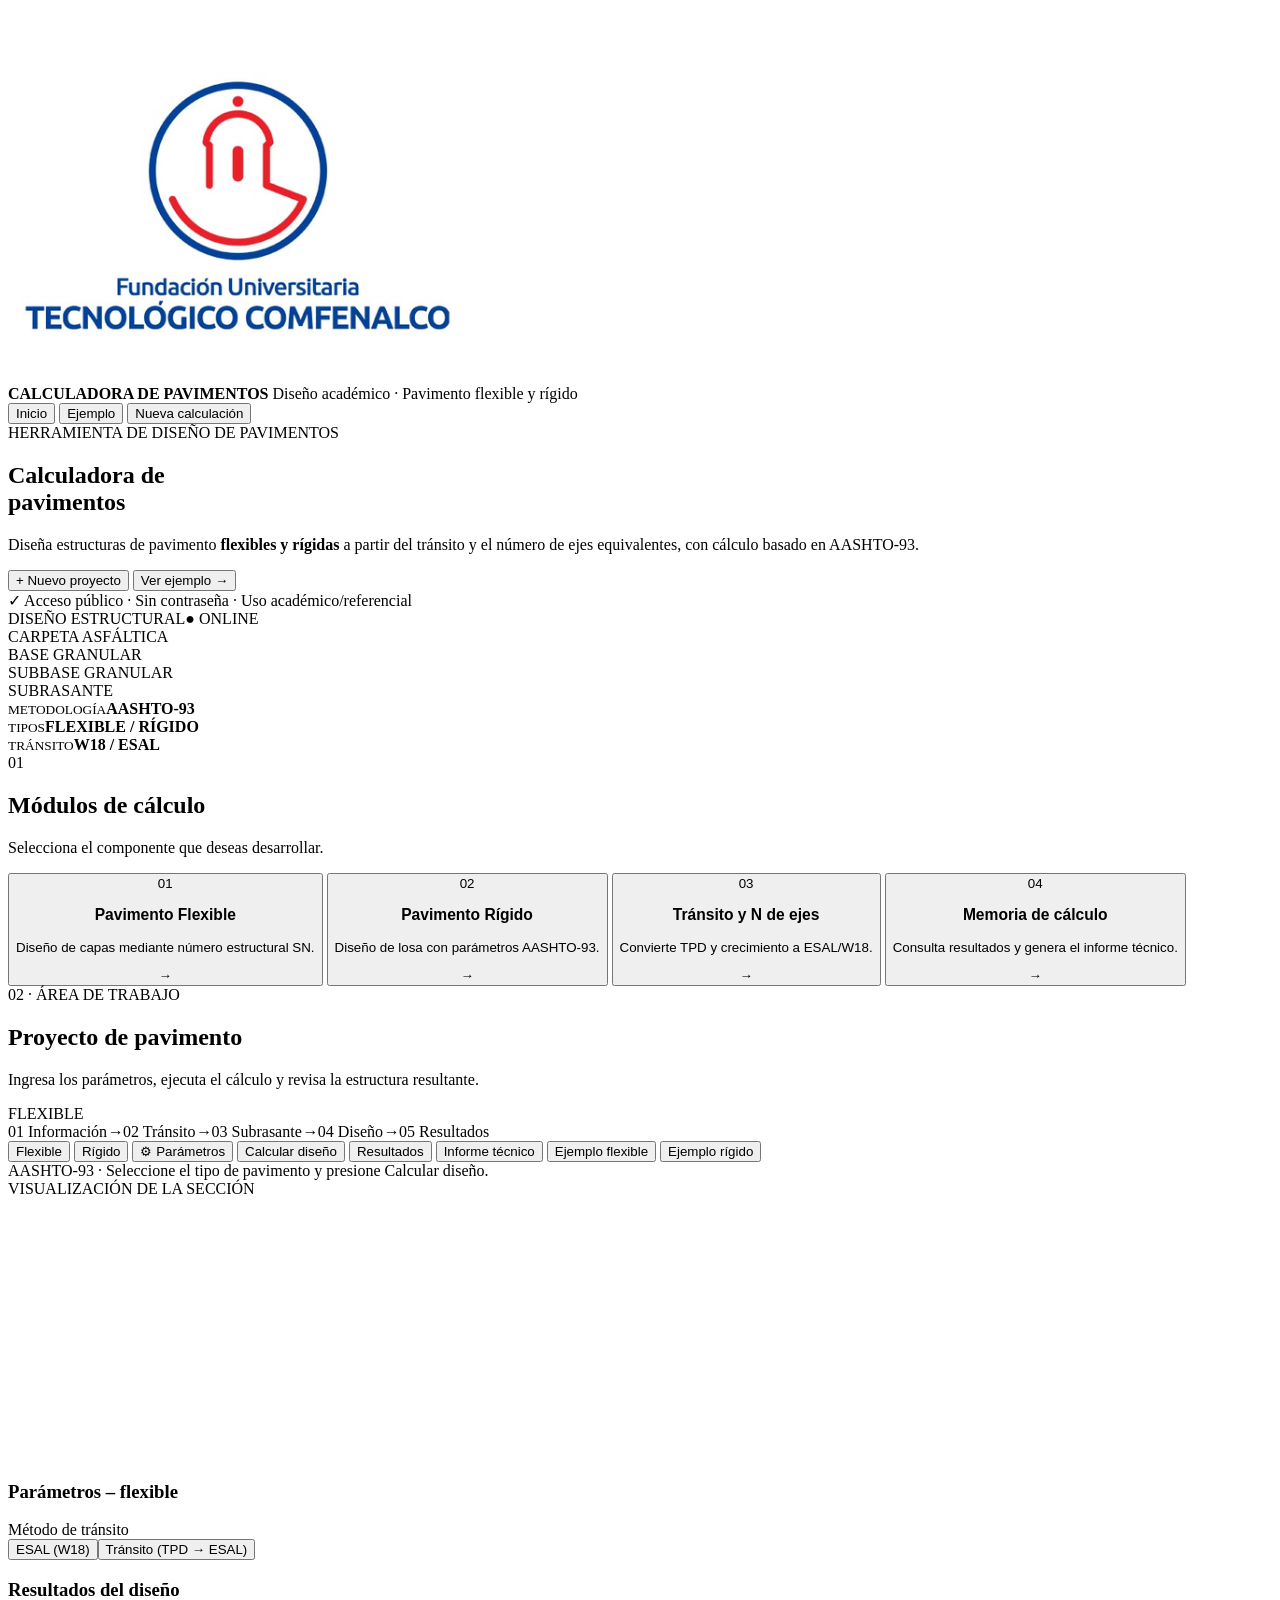
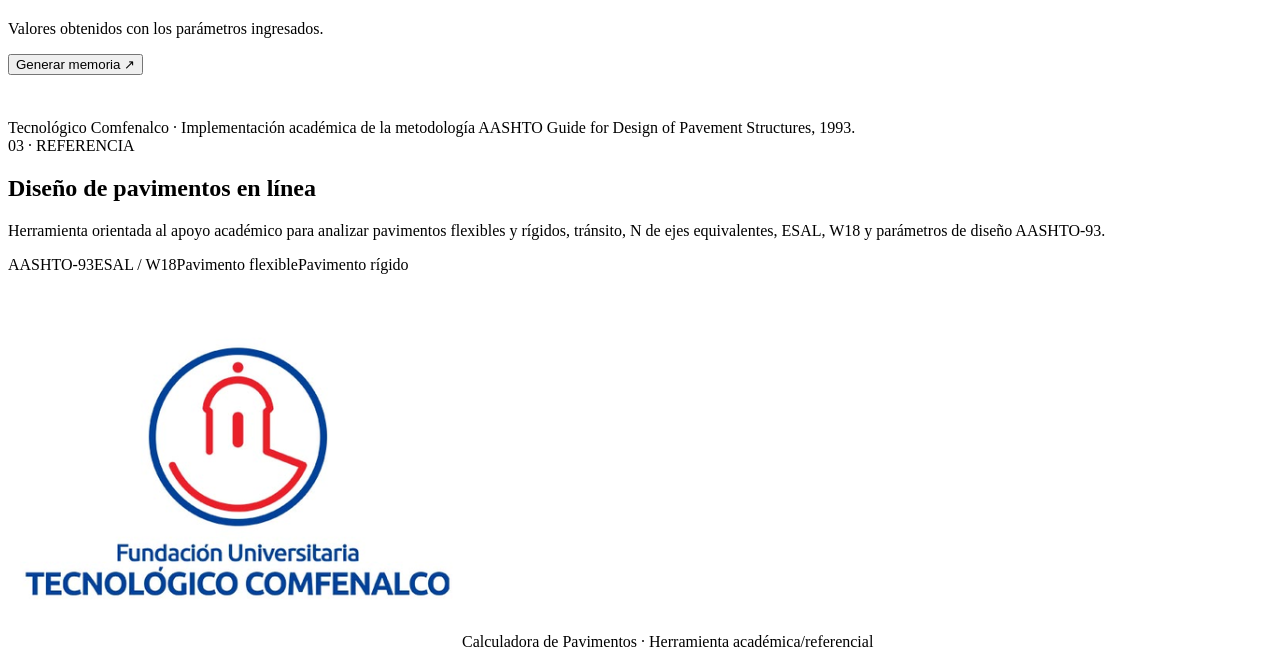
==== index.html @ 955179cf "Add files via upload" ====
<!DOCTYPE html>
<html lang="es">
<head>
<meta charset="UTF-8">
<meta name="viewport" content="width=device-width, initial-scale=1.0">
<meta name="description" content="Calculadora de pavimentos para diseño de pavimentos flexibles y rígidos mediante tránsito, N de ejes equivalentes y metodología AASHTO-93.">
<meta name="keywords" content="calculadora de pavimentos, diseño de pavimentos, pavimento flexible, pavimento rígido, N de ejes equivalentes, ESAL, W18, AASHTO 93, Tecnológico Comfenalco">
<meta name="author" content="Tecnológico Comfenalco">
<meta name="robots" content="index, follow">
<meta property="og:title" content="Calculadora de Pavimentos | Tecnológico Comfenalco">
<meta property="og:description" content="Herramienta académica para diseño de pavimentos rígidos y flexibles mediante tránsito y N de ejes equivalentes.">
<meta property="og:type" content="website">
<link rel="icon" type="image/png" href="logo-comfenalco.png">
<title>Calculadora de Pavimentos | Tecnológico Comfenalco</title>
<link rel="stylesheet" href="css/estilos.css">
</head>
<body>
<header class="site-header">
  <div class="brand">
    <img src="logo-comfenalco.png" alt="Tecnológico Comfenalco" class="brand-logo">
    <div class="brand-divider"></div>
    <div class="brand-copy">
      <strong>CALCULADORA DE PAVIMENTOS</strong>
      <span>Diseño académico · Pavimento flexible y rígido</span>
    </div>
  </div>
  <div class="header-actions">
    <button class="top-link" onclick="window.scrollTo({top:0,behavior:'smooth'})">Inicio</button>
    <button class="top-link" onclick="ejemploFlex(); document.getElementById('params-panel').style.display='block'; document.getElementById('params-panel').scrollIntoView({behavior:'smooth'})">Ejemplo</button>
    <button class="top-primary" onclick="document.getElementById('app').scrollIntoView({behavior:'smooth'})">Nueva calculación</button>
  </div>
</header>

<main>
  <section class="hero">
    <div class="hero-content">
      <div class="eyebrow"><span class="dot"></span> HERRAMIENTA DE DISEÑO DE PAVIMENTOS</div>
      <h1>Calculadora de<br><span>pavimentos</span></h1>
      <p>Diseña estructuras de pavimento <b>flexibles y rígidas</b> a partir del tránsito y el número de ejes equivalentes, con cálculo basado en AASHTO-93.</p>
      <div class="hero-buttons">
        <button class="hero-primary" onclick="document.getElementById('app').scrollIntoView({behavior:'smooth'})">+ Nuevo proyecto</button>
        <button class="hero-secondary" onclick="ejemploFlex(); document.getElementById('app').scrollIntoView({behavior:'smooth'})">Ver ejemplo →</button>
      </div>
      <div class="hero-note"><span>✓</span> Acceso público · Sin contraseña · Uso académico/referencial</div>
    </div>
    <div class="hero-preview">
      <div class="preview-top"><span>DISEÑO ESTRUCTURAL</span><span class="live-dot">● ONLINE</span></div>
      <div class="preview-road">
        <div class="road-layer asphalt">CARPETA ASFÁLTICA</div>
        <div class="road-layer base">BASE GRANULAR</div>
        <div class="road-layer subbase">SUBBASE GRANULAR</div>
        <div class="road-layer soil">SUBRASANTE</div>
      </div>
      <div class="preview-stats"><div><small>METODOLOGÍA</small><b>AASHTO-93</b></div><div><small>TIPOS</small><b>FLEXIBLE / RÍGIDO</b></div><div><small>TRÁNSITO</small><b>W18 / ESAL</b></div></div>
    </div>
  </section>

  <section class="modules" aria-label="Módulos principales">
    <div class="section-heading"><span>01</span><div><h2>Módulos de cálculo</h2><p>Selecciona el componente que deseas desarrollar.</p></div></div>
    <div class="module-grid">
      <button class="module-card active" onclick="setTipo('flexible'); document.getElementById('params-panel').style.display='block'; document.getElementById('params-panel').scrollIntoView({behavior:'smooth'})"><span class="module-icon">01</span><div><h3>Pavimento Flexible</h3><p>Diseño de capas mediante número estructural SN.</p></div><span class="arrow">→</span></button>
      <button class="module-card" onclick="setTipo('rigido'); document.getElementById('params-panel').style.display='block'; document.getElementById('params-panel').scrollIntoView({behavior:'smooth'})"><span class="module-icon">02</span><div><h3>Pavimento Rígido</h3><p>Diseño de losa con parámetros AASHTO-93.</p></div><span class="arrow">→</span></button>
      <button class="module-card" onclick="setMetodo('transito'); document.getElementById('params-panel').style.display='block'; document.getElementById('transito-params').scrollIntoView({behavior:'smooth'})"><span class="module-icon">03</span><div><h3>Tránsito y N de ejes</h3><p>Convierte TPD y crecimiento a ESAL/W18.</p></div><span class="arrow">→</span></button>
      <button class="module-card" onclick="document.getElementById('results-panel').style.display='block'; document.getElementById('results-panel').scrollIntoView({behavior:'smooth'})"><span class="module-icon">04</span><div><h3>Memoria de cálculo</h3><p>Consulta resultados y genera el informe técnico.</p></div><span class="arrow">→</span></button>
    </div>
  </section>

  <section id="app" class="calculator-shell">
    <div class="calc-heading"><div><div class="eyebrow">02 · ÁREA DE TRABAJO</div><h2>Proyecto de pavimento</h2><p>Ingresa los parámetros, ejecuta el cálculo y revisa la estructura resultante.</p></div><div class="calc-badge" id="hdr-tipo">FLEXIBLE</div></div>
    <div class="workflow"><span class="step active">01 Información</span><i>→</i><span class="step">02 Tránsito</span><i>→</i><span class="step">03 Subrasante</span><i>→</i><span class="step">04 Diseño</span><i>→</i><span class="step">05 Resultados</span></div>
    <div class="app-toolbar">
      <button class="tool-btn active" id="btn-flex" onclick="setTipo('flexible')">Flexible</button>
      <button class="tool-btn" id="btn-rig" onclick="setTipo('rigido')">Rígido</button>
      <button class="tool-btn" onclick="togglePanel('params-panel')">⚙ Parámetros</button>
      <button class="tool-btn calculate" onclick="calcular()">Calcular diseño</button>
      <button class="tool-btn" onclick="togglePanel('results-panel')">Resultados</button>
      <button class="tool-btn report" onclick="generarInforme()">Informe técnico</button>
      <button class="tool-link" onclick="ejemploFlex()">Ejemplo flexible</button>
      <button class="tool-link" onclick="ejemploRig()">Ejemplo rígido</button>
    </div>
    <div class="status-bar"><span id="status-txt">AASHTO-93 · Seleccione el tipo de pavimento y presione Calcular diseño.</span></div>

    <div class="visual-card"><div class="visual-label">VISUALIZACIÓN DE LA SECCIÓN</div><div id="cv-wrap"><canvas id="cv" width="900" height="260"></canvas></div></div>

    <div class="panel" id="params-panel">
      <h3 id="params-title">Parámetros – flexible</h3>
      <div class="param-group"><div class="group-title">Método de tránsito</div><div class="transito-method"><button class="mbtn active" id="metodo-esal" onclick="setMetodo('esal')">ESAL (W18)</button><button class="mbtn" id="metodo-transito" onclick="setMetodo('transito')">Tránsito (TPD → ESAL)</button></div></div>
      <div id="params-grid"></div>
      <div id="transito-params" style="display:none;" class="param-group"><div class="group-title">Parámetros de tránsito y conteo vehicular</div><div class="param-grid" id="transito-grid"></div><div class="traffic-count"><div class="group-title">Conteo de vehículos comerciales (TPD)</div><div class="vehiculos-grid" id="vehiculos-grid"></div><div class="total-traffic" id="total-vehiculos">Total vehículos comerciales: 0</div></div></div>
      <div class="formula-box" id="formula-box"></div>
    </div>

    <div class="panel" id="results-panel">
      <div class="result-heading"><div><h3 id="res-title">Resultados del diseño</h3><p>Valores obtenidos con los parámetros ingresados.</p></div><button class="mini-report" onclick="generarInforme()">Generar memoria ↗</button></div>
      <div class="res-grid" id="res-grid"></div>
      <table class="capas-table" id="capas-table"></table>
      <div id="sugerencia-resultado" style="margin-top:16px; padding:14px 18px; border-radius:8px; font-family:var(--mono); font-size:11px; line-height:1.7;"></div>
    </div>
    <div class="app-footer">Tecnológico Comfenalco · Implementación académica de la metodología AASHTO Guide for Design of Pavement Structures, 1993.</div>
  </section>

  <section class="seo-info"><div><span class="eyebrow">03 · REFERENCIA</span><h2>Diseño de pavimentos en línea</h2><p>Herramienta orientada al apoyo académico para analizar pavimentos flexibles y rígidos, tránsito, N de ejes equivalentes, ESAL, W18 y parámetros de diseño AASHTO-93.</p></div><div class="reference-grid"><span>AASHTO-93</span><span>ESAL / W18</span><span>Pavimento flexible</span><span>Pavimento rígido</span></div></section>
</main>
<footer class="site-footer"><img src="logo-comfenalco.png" alt="Tecnológico Comfenalco"><span>Calculadora de Pavimentos · Herramienta académica/referencial</span></footer>
<script src="js/app.js"></script>
</body>
</html>
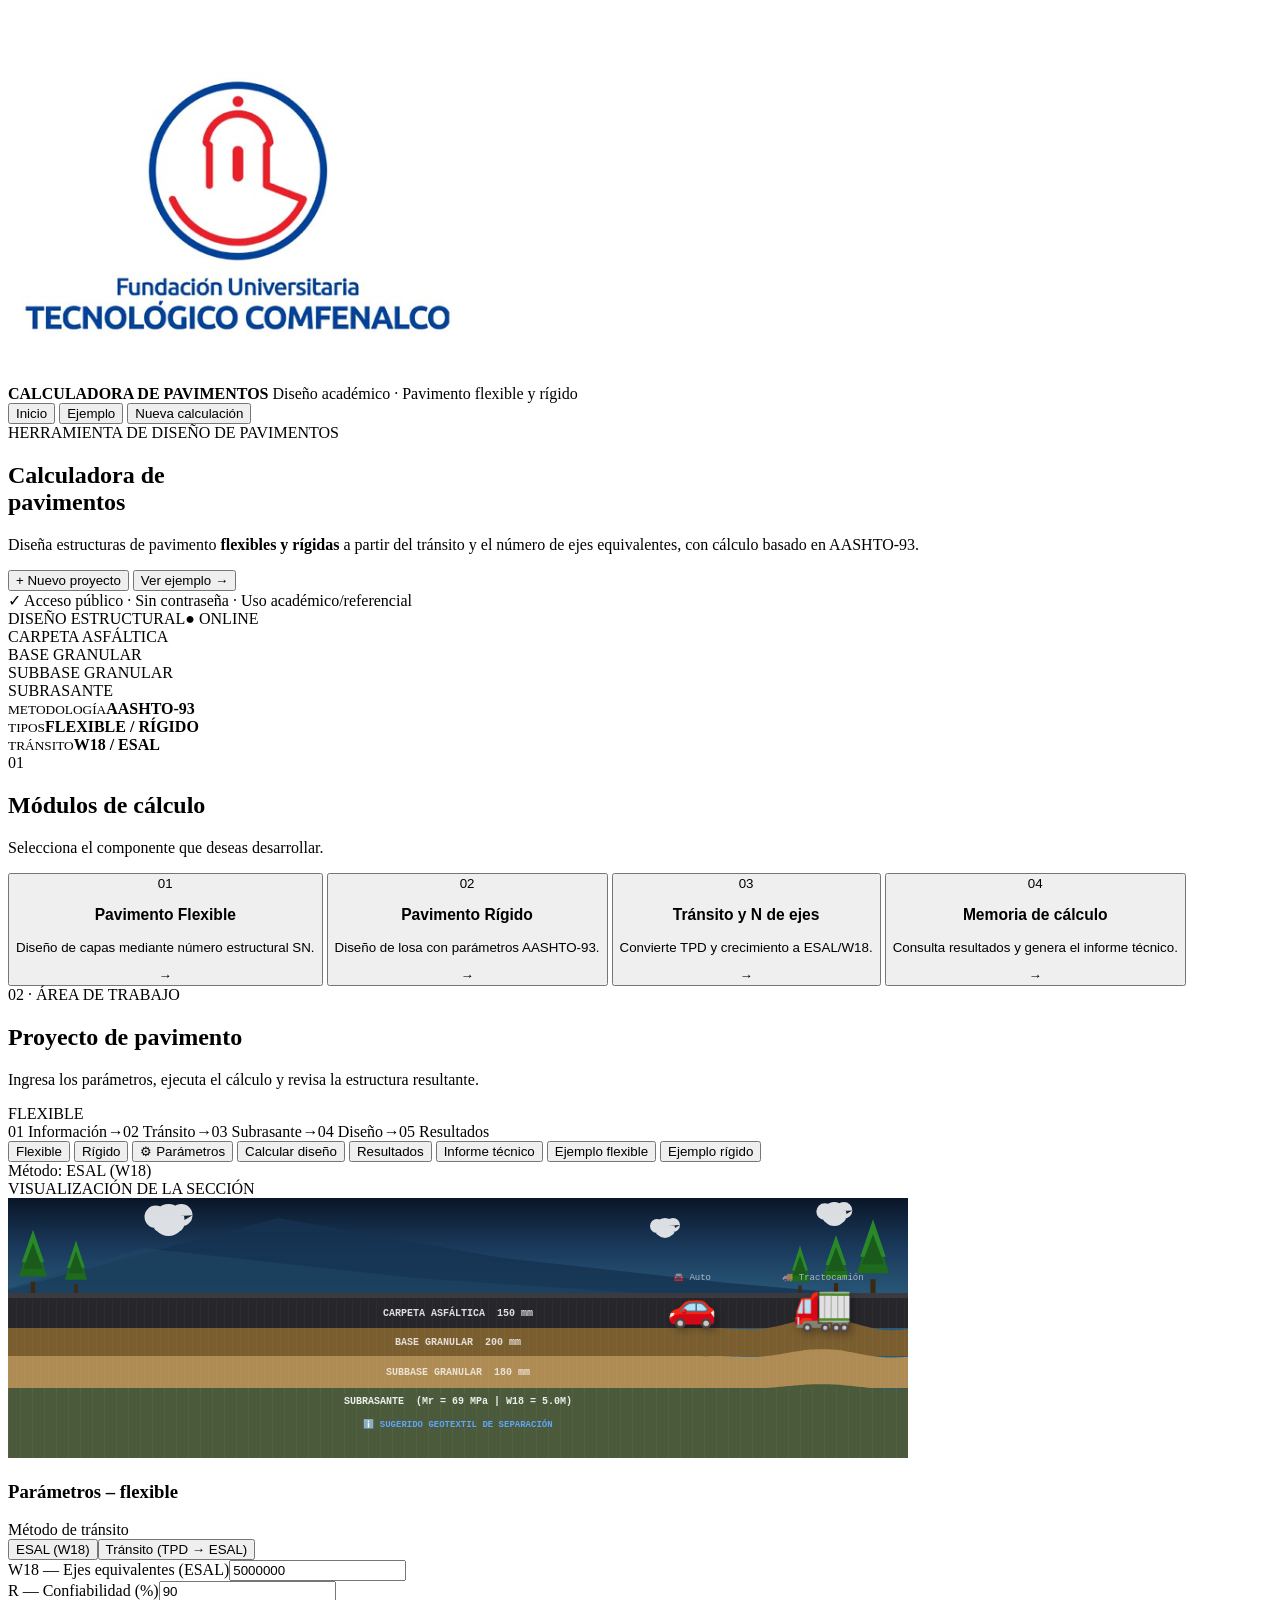
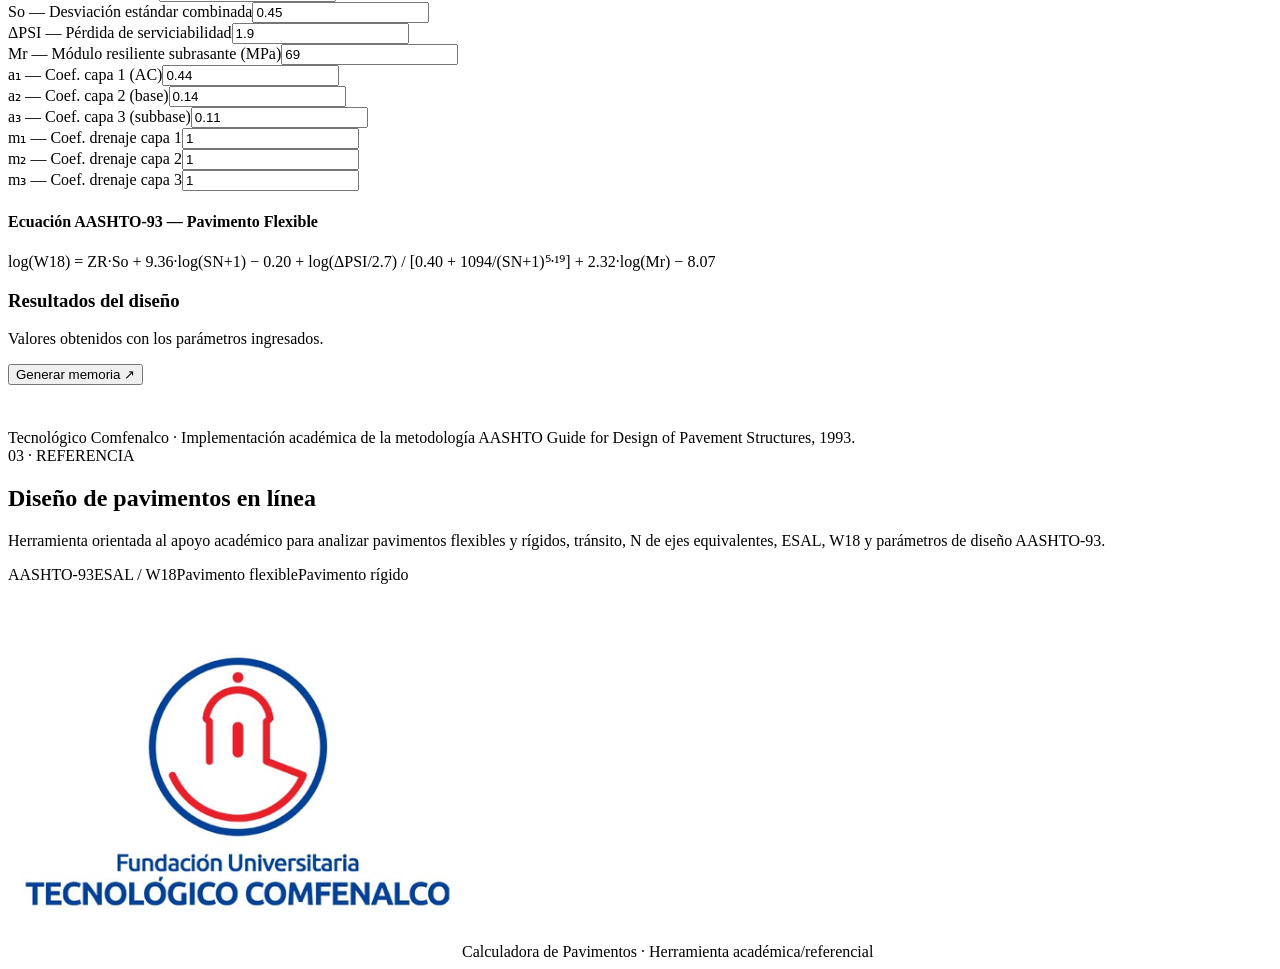
==== commit ae90dc48: "Update index.html" ====
--- a/index.html
+++ b/index.html
@@ -12,7 +12,7 @@
 <meta property="og:type" content="website">
 <link rel="icon" type="image/png" href="logo-comfenalco.png">
 <title>Calculadora de Pavimentos | Tecnológico Comfenalco</title>
-<link rel="stylesheet" href="css/estilos.css">
+<link rel="stylesheet" href="CSS/estilos.css">
 </head>
 <body>
 <header class="site-header">
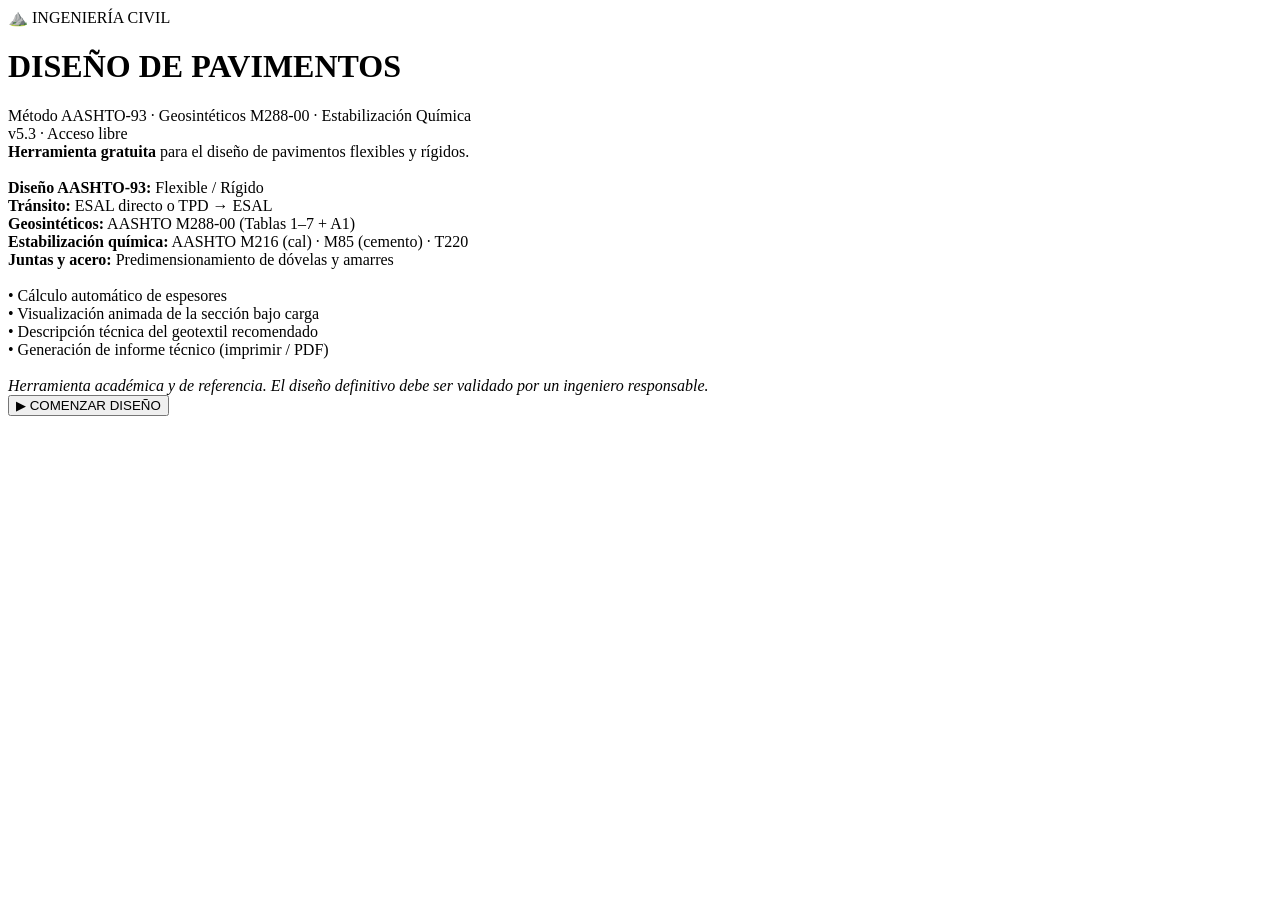
==== commit f64a2f62: "Create index.html" ====
--- a/index.html
+++ b/index.html
@@ -3,105 +3,122 @@
 <head>
 <meta charset="UTF-8">
 <meta name="viewport" content="width=device-width, initial-scale=1.0">
-<meta name="description" content="Calculadora de pavimentos para diseño de pavimentos flexibles y rígidos mediante tránsito, N de ejes equivalentes y metodología AASHTO-93.">
-<meta name="keywords" content="calculadora de pavimentos, diseño de pavimentos, pavimento flexible, pavimento rígido, N de ejes equivalentes, ESAL, W18, AASHTO 93, Tecnológico Comfenalco">
-<meta name="author" content="Tecnológico Comfenalco">
-<meta name="robots" content="index, follow">
-<meta property="og:title" content="Calculadora de Pavimentos | Tecnológico Comfenalco">
-<meta property="og:description" content="Herramienta académica para diseño de pavimentos rígidos y flexibles mediante tránsito y N de ejes equivalentes.">
+<title>Diseño de Pavimento AASHTO-93 · M288-00 · Estabilización Química — Online</title>
+<meta name="description" content="Herramienta online gratuita para el diseño de pavimentos flexibles y rígidos por el método AASHTO-93, con especificación de geosintéticos AASHTO M288-00 y estabilización química de suelos (AASHTO M216/M85).">
+<meta name="author" content="Fundación Universitaria Tecnológico Comfenalco">
+<meta name="keywords" content="AASHTO-93, pavimento flexible, pavimento rígido, ESAL, M288-00, geotextil, estabilización química, cal, cemento, juntas, dóvelas, amarres">
+<meta property="og:title" content="Diseño de Pavimento AASHTO-93 — Online">
+<meta property="og:description" content="Calcula pavimentos flexibles y rígidos con AASHTO-93, geotextiles M288-00 y estabilización química.">
 <meta property="og:type" content="website">
-<link rel="icon" type="image/png" href="logo-comfenalco.png">
-<title>Calculadora de Pavimentos | Tecnológico Comfenalco</title>
-<link rel="stylesheet" href="CSS/estilos.css">
+<link rel="stylesheet" href="estilos.css">
 </head>
 <body>
-<header class="site-header">
-  <div class="brand">
-    <img src="logo-comfenalco.png" alt="Tecnológico Comfenalco" class="brand-logo">
-    <div class="brand-divider"></div>
-    <div class="brand-copy">
-      <strong>CALCULADORA DE PAVIMENTOS</strong>
-      <span>Diseño académico · Pavimento flexible y rígido</span>
+
+<div id="portada">
+  <div class="portada-box">
+    <div class="logo">⛰️ INGENIERÍA CIVIL</div>
+    <h1>DISEÑO DE PAVIMENTOS</h1>
+    <div class="sub">Método AASHTO-93 · Geosintéticos M288-00 · Estabilización Química</div>
+    <div class="vers">v5.3 · Acceso libre</div>
+    <div class="desc">
+      <strong>Herramienta gratuita</strong> para el diseño de pavimentos flexibles y rígidos.<br><br>
+      <strong>Diseño AASHTO-93:</strong> Flexible / Rígido<br>
+      <strong>Tránsito:</strong> ESAL directo o TPD → ESAL<br>
+      <strong>Geosintéticos:</strong> AASHTO M288-00 (Tablas 1–7 + A1)<br>
+      <strong>Estabilización química:</strong> AASHTO M216 (cal) · M85 (cemento) · T220<br>
+      <strong>Juntas y acero:</strong> Predimensionamiento de dóvelas y amarres<br><br>
+      • Cálculo automático de espesores<br>
+      • Visualización animada de la sección bajo carga<br>
+      • Descripción técnica del geotextil recomendado<br>
+      • Generación de informe técnico (imprimir / PDF)<br><br>
+      <em style="color:var(--text3);">Herramienta académica y de referencia. El diseño definitivo debe ser validado por un ingeniero responsable.</em>
     </div>
+    <button class="btn-entrar" onclick="entrarApp()">▶ COMENZAR DISEÑO</button>
   </div>
-  <div class="header-actions">
-    <button class="top-link" onclick="window.scrollTo({top:0,behavior:'smooth'})">Inicio</button>
-    <button class="top-link" onclick="ejemploFlex(); document.getElementById('params-panel').style.display='block'; document.getElementById('params-panel').scrollIntoView({behavior:'smooth'})">Ejemplo</button>
-    <button class="top-primary" onclick="document.getElementById('app').scrollIntoView({behavior:'smooth'})">Nueva calculación</button>
+</div>
+
+<div id="app" style="display:none;">
+  <div class="app-header">
+    <div>
+      <div class="app-title">AASHTO-93 — DISEÑO DE PAVIMENTO</div>
+      <div class="app-subtitle">Flexible &amp; Rígido · M288-00 · Estabilización Química · v5.3</div>
+    </div>
+    <div class="tipo-badge" id="hdr-tipo">FLEXIBLE</div>
   </div>
-</header>
 
-<main>
-  <section class="hero">
-    <div class="hero-content">
-      <div class="eyebrow"><span class="dot"></span> HERRAMIENTA DE DISEÑO DE PAVIMENTOS</div>
-      <h1>Calculadora de<br><span>pavimentos</span></h1>
-      <p>Diseña estructuras de pavimento <b>flexibles y rígidas</b> a partir del tránsito y el número de ejes equivalentes, con cálculo basado en AASHTO-93.</p>
-      <div class="hero-buttons">
-        <button class="hero-primary" onclick="document.getElementById('app').scrollIntoView({behavior:'smooth'})">+ Nuevo proyecto</button>
-        <button class="hero-secondary" onclick="ejemploFlex(); document.getElementById('app').scrollIntoView({behavior:'smooth'})">Ver ejemplo →</button>
+  <div id="cv-wrap">
+    <canvas id="cv" width="900" height="260"></canvas>
+  </div>
+
+  <div class="menu-bar">
+    <button class="mbtn active" id="btn-flex" onclick="setTipo('flexible')">Flexible</button>
+    <button class="mbtn" id="btn-rig" onclick="setTipo('rigido')">Rígido</button>
+    <button class="mbtn" onclick="togglePanel('params-panel')">⚙ Parámetros</button>
+    <button class="mbtn calc" onclick="calcular()">▶ Calcular</button>
+    <button class="mbtn" onclick="togglePanel('results-panel')">≡ Resultados</button>
+    <button class="mbtn" onclick="togglePanel('juntas-panel')">🔩 Juntas y Acero</button>
+    <button class="mbtn" onclick="togglePanel('m288-panel')">🧵 Geotextiles M288</button>
+    <button class="mbtn" onclick="togglePanel('quimica-panel')">🧪 Estabilización Química</button>
+    <button class="mbtn informe" onclick="generarInforme()">📄 Informe Técnico</button>
+    <button class="mbtn" onclick="ejemploFlex()">Ejemplo flex.</button>
+    <button class="mbtn" onclick="ejemploRig()">Ejemplo ríg.</button>
+  </div>
+
+  <div class="status-bar"><span id="status-txt">AASHTO-93 v5.3 · M288-00 · Seleccione tipo y presione Calcular</span></div>
+
+  <div class="panel" id="params-panel">
+    <h3 id="params-title">Parámetros – flexible</h3>
+    <div class="param-group">
+      <div class="group-title">Método de tránsito</div>
+      <div class="transito-method">
+        <button class="mbtn active" id="metodo-esal" onclick="setMetodo('esal')">ESAL (W18)</button>
+        <button class="mbtn" id="metodo-transito" onclick="setMetodo('transito')">Tránsito (TPD → ESAL)</button>
       </div>
-      <div class="hero-note"><span>✓</span> Acceso público · Sin contraseña · Uso académico/referencial</div>
     </div>
-    <div class="hero-preview">
-      <div class="preview-top"><span>DISEÑO ESTRUCTURAL</span><span class="live-dot">● ONLINE</span></div>
-      <div class="preview-road">
-        <div class="road-layer asphalt">CARPETA ASFÁLTICA</div>
-        <div class="road-layer base">BASE GRANULAR</div>
-        <div class="road-layer subbase">SUBBASE GRANULAR</div>
-        <div class="road-layer soil">SUBRASANTE</div>
+    <div id="params-grid"></div>
+    <div id="transito-params" style="display:none;" class="param-group">
+      <div class="group-title">Parámetros de tránsito y conteo vehicular</div>
+      <div class="param-grid" id="transito-grid"></div>
+      <div style="margin-top:12px;">
+        <div class="group-title" style="margin-bottom:4px;">Conteo vehicular comercial (TPD)</div>
+        <div class="vehiculos-grid" id="vehiculos-grid"></div>
+        <div style="margin-top:8px;font-size:10px;color:var(--text3);font-family:var(--mono);">
+          <span id="total-vehiculos">Total vehículos comerciales: 0</span>
+        </div>
       </div>
-      <div class="preview-stats"><div><small>METODOLOGÍA</small><b>AASHTO-93</b></div><div><small>TIPOS</small><b>FLEXIBLE / RÍGIDO</b></div><div><small>TRÁNSITO</small><b>W18 / ESAL</b></div></div>
     </div>
-  </section>
+    <div class="formula-box" id="formula-box"></div>
+  </div>
 
-  <section class="modules" aria-label="Módulos principales">
-    <div class="section-heading"><span>01</span><div><h2>Módulos de cálculo</h2><p>Selecciona el componente que deseas desarrollar.</p></div></div>
-    <div class="module-grid">
-      <button class="module-card active" onclick="setTipo('flexible'); document.getElementById('params-panel').style.display='block'; document.getElementById('params-panel').scrollIntoView({behavior:'smooth'})"><span class="module-icon">01</span><div><h3>Pavimento Flexible</h3><p>Diseño de capas mediante número estructural SN.</p></div><span class="arrow">→</span></button>
-      <button class="module-card" onclick="setTipo('rigido'); document.getElementById('params-panel').style.display='block'; document.getElementById('params-panel').scrollIntoView({behavior:'smooth'})"><span class="module-icon">02</span><div><h3>Pavimento Rígido</h3><p>Diseño de losa con parámetros AASHTO-93.</p></div><span class="arrow">→</span></button>
-      <button class="module-card" onclick="setMetodo('transito'); document.getElementById('params-panel').style.display='block'; document.getElementById('transito-params').scrollIntoView({behavior:'smooth'})"><span class="module-icon">03</span><div><h3>Tránsito y N de ejes</h3><p>Convierte TPD y crecimiento a ESAL/W18.</p></div><span class="arrow">→</span></button>
-      <button class="module-card" onclick="document.getElementById('results-panel').style.display='block'; document.getElementById('results-panel').scrollIntoView({behavior:'smooth'})"><span class="module-icon">04</span><div><h3>Memoria de cálculo</h3><p>Consulta resultados y genera el informe técnico.</p></div><span class="arrow">→</span></button>
-    </div>
-  </section>
+  <div class="panel" id="results-panel">
+    <h3 id="res-title">Resultados del diseño</h3>
+    <div class="res-grid" id="res-grid"></div>
+    <table class="capas-table" id="capas-table"></table>
+    <div id="sugerencia-resultado" style="margin-top:16px;"></div>
+  </div>
 
-  <section id="app" class="calculator-shell">
-    <div class="calc-heading"><div><div class="eyebrow">02 · ÁREA DE TRABAJO</div><h2>Proyecto de pavimento</h2><p>Ingresa los parámetros, ejecuta el cálculo y revisa la estructura resultante.</p></div><div class="calc-badge" id="hdr-tipo">FLEXIBLE</div></div>
-    <div class="workflow"><span class="step active">01 Información</span><i>→</i><span class="step">02 Tránsito</span><i>→</i><span class="step">03 Subrasante</span><i>→</i><span class="step">04 Diseño</span><i>→</i><span class="step">05 Resultados</span></div>
-    <div class="app-toolbar">
-      <button class="tool-btn active" id="btn-flex" onclick="setTipo('flexible')">Flexible</button>
-      <button class="tool-btn" id="btn-rig" onclick="setTipo('rigido')">Rígido</button>
-      <button class="tool-btn" onclick="togglePanel('params-panel')">⚙ Parámetros</button>
-      <button class="tool-btn calculate" onclick="calcular()">Calcular diseño</button>
-      <button class="tool-btn" onclick="togglePanel('results-panel')">Resultados</button>
-      <button class="tool-btn report" onclick="generarInforme()">Informe técnico</button>
-      <button class="tool-link" onclick="ejemploFlex()">Ejemplo flexible</button>
-      <button class="tool-link" onclick="ejemploRig()">Ejemplo rígido</button>
-    </div>
-    <div class="status-bar"><span id="status-txt">AASHTO-93 · Seleccione el tipo de pavimento y presione Calcular diseño.</span></div>
+  <div class="panel" id="juntas-panel">
+    <h3>Juntas, Pasadores (Dóvelas) y Barras de Amarre — Pavimento Rígido</h3>
+    <div class="jn-actions"><button class="mbtn" onclick="descargarJuntasPNG()">⬇ Descargar imagen (PNG)</button></div>
+    <canvas id="jn-cv" width="2000" height="1432"></canvas>
+    <div id="jn-content" style="margin-top:14px;"></div>
+  </div>
 
-    <div class="visual-card"><div class="visual-label">VISUALIZACIÓN DE LA SECCIÓN</div><div id="cv-wrap"><canvas id="cv" width="900" height="260"></canvas></div></div>
+  <div class="panel" id="m288-panel">
+    <h3>Especificación de Geosintéticos — AASHTO M288-00</h3>
+    <div id="m288-content"></div>
+  </div>
 
-    <div class="panel" id="params-panel">
-      <h3 id="params-title">Parámetros – flexible</h3>
-      <div class="param-group"><div class="group-title">Método de tránsito</div><div class="transito-method"><button class="mbtn active" id="metodo-esal" onclick="setMetodo('esal')">ESAL (W18)</button><button class="mbtn" id="metodo-transito" onclick="setMetodo('transito')">Tránsito (TPD → ESAL)</button></div></div>
-      <div id="params-grid"></div>
-      <div id="transito-params" style="display:none;" class="param-group"><div class="group-title">Parámetros de tránsito y conteo vehicular</div><div class="param-grid" id="transito-grid"></div><div class="traffic-count"><div class="group-title">Conteo de vehículos comerciales (TPD)</div><div class="vehiculos-grid" id="vehiculos-grid"></div><div class="total-traffic" id="total-vehiculos">Total vehículos comerciales: 0</div></div></div>
-      <div class="formula-box" id="formula-box"></div>
-    </div>
+  <div class="panel" id="quimica-panel">
+    <h3>Estabilización Química del Suelo — AASHTO M216 / M85 / T220</h3>
+    <div id="quimica-content"></div>
+  </div>
 
-    <div class="panel" id="results-panel">
-      <div class="result-heading"><div><h3 id="res-title">Resultados del diseño</h3><p>Valores obtenidos con los parámetros ingresados.</p></div><button class="mini-report" onclick="generarInforme()">Generar memoria ↗</button></div>
-      <div class="res-grid" id="res-grid"></div>
-      <table class="capas-table" id="capas-table"></table>
-      <div id="sugerencia-resultado" style="margin-top:16px; padding:14px 18px; border-radius:8px; font-family:var(--mono); font-size:11px; line-height:1.7;"></div>
-    </div>
-    <div class="app-footer">Tecnológico Comfenalco · Implementación académica de la metodología AASHTO Guide for Design of Pavement Structures, 1993.</div>
-  </section>
+  <div class="app-footer">
+    AASHTO Guide for Design of Pavement Structures (1993) · AASHTO M288-00 · AASHTO M216 · AASHTO M85 · ASTM D-series · Solo uso académico
+  </div>
+</div>
 
-  <section class="seo-info"><div><span class="eyebrow">03 · REFERENCIA</span><h2>Diseño de pavimentos en línea</h2><p>Herramienta orientada al apoyo académico para analizar pavimentos flexibles y rígidos, tránsito, N de ejes equivalentes, ESAL, W18 y parámetros de diseño AASHTO-93.</p></div><div class="reference-grid"><span>AASHTO-93</span><span>ESAL / W18</span><span>Pavimento flexible</span><span>Pavimento rígido</span></div></section>
-</main>
-<footer class="site-footer"><img src="logo-comfenalco.png" alt="Tecnológico Comfenalco"><span>Calculadora de Pavimentos · Herramienta académica/referencial</span></footer>
-<script src="js/app.js"></script>
+<script src="app.js"></script>
 </body>
 </html>
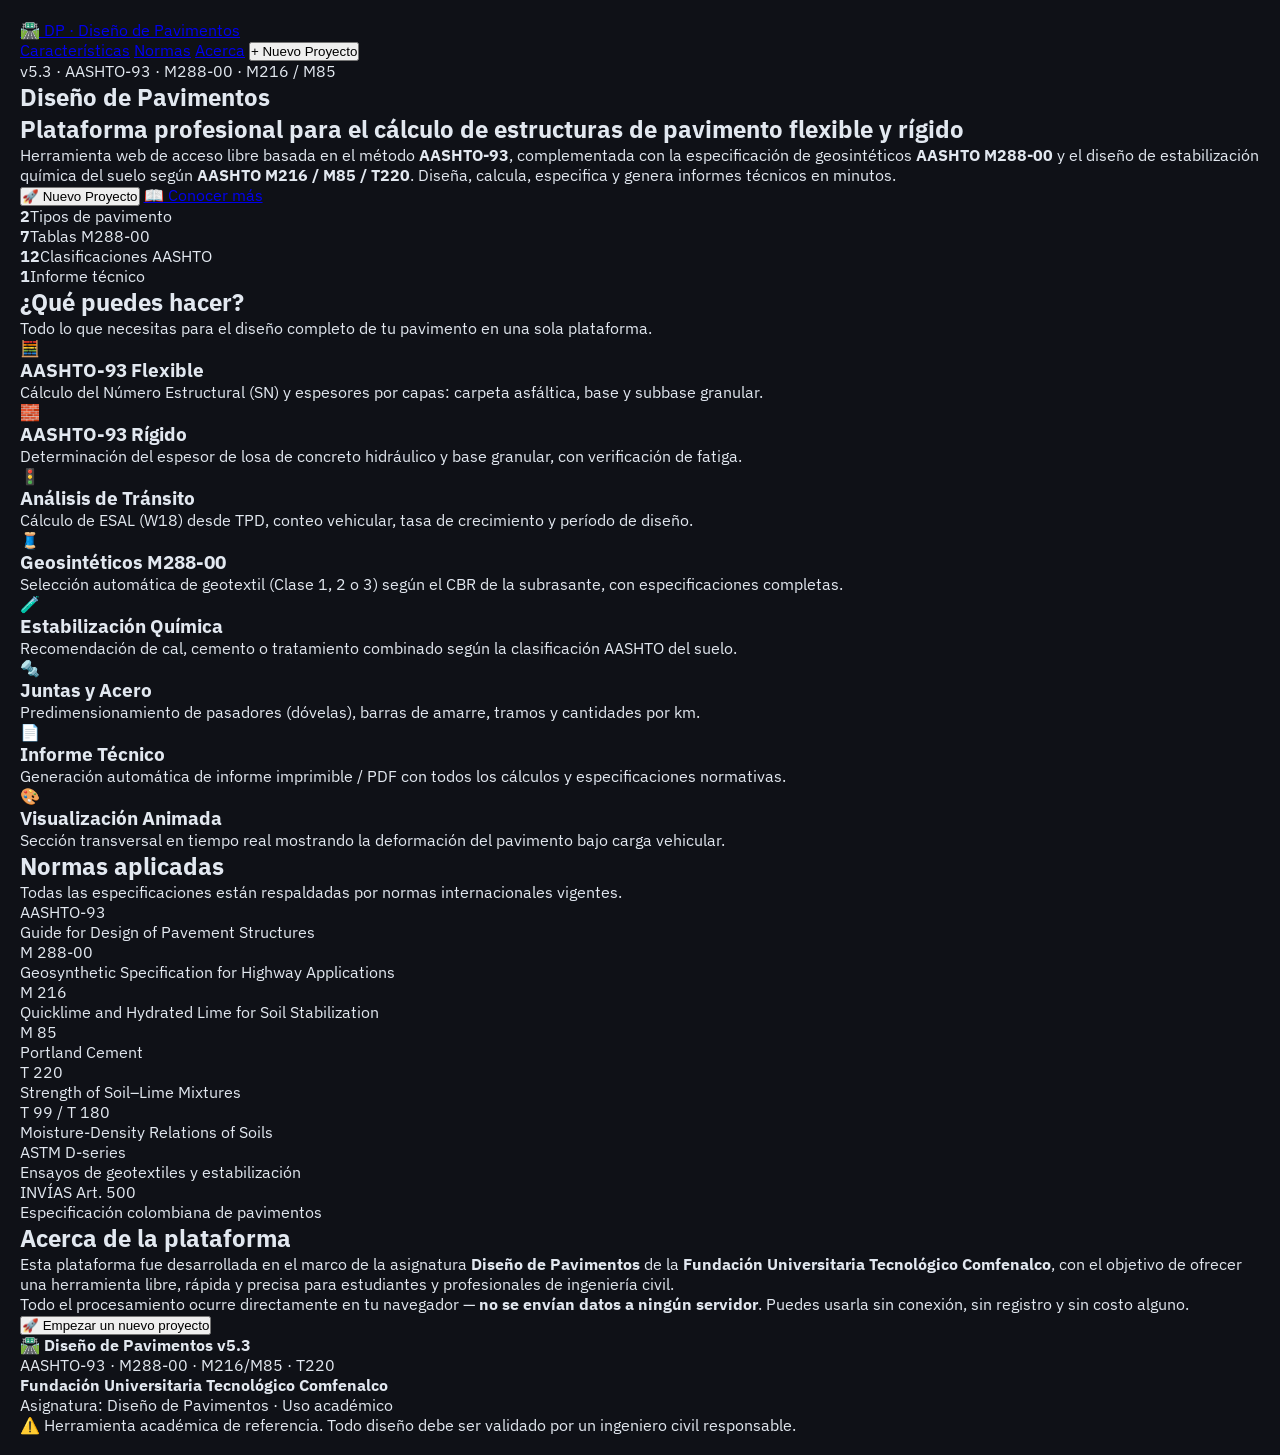
==== commit b63b0ef8: "Add landing page + navegación a calculadora" ====
--- a/index.html
+++ b/index.html
@@ -3,120 +3,250 @@
 <head>
 <meta charset="UTF-8">
 <meta name="viewport" content="width=device-width, initial-scale=1.0">
-<title>Diseño de Pavimento AASHTO-93 · M288-00 · Estabilización Química — Online</title>
-<meta name="description" content="Herramienta online gratuita para el diseño de pavimentos flexibles y rígidos por el método AASHTO-93, con especificación de geosintéticos AASHTO M288-00 y estabilización química de suelos (AASHTO M216/M85).">
+<title>Diseño de Pavimentos AASHTO-93 · M288-00 · Estabilización Química</title>
+<meta name="description" content="Plataforma online gratuita para el diseño de pavimentos flexibles y rígidos por el método AASHTO-93, con especificación de geosintéticos AASHTO M288-00 y estabilización química de suelos.">
 <meta name="author" content="Fundación Universitaria Tecnológico Comfenalco">
-<meta name="keywords" content="AASHTO-93, pavimento flexible, pavimento rígido, ESAL, M288-00, geotextil, estabilización química, cal, cemento, juntas, dóvelas, amarres">
-<meta property="og:title" content="Diseño de Pavimento AASHTO-93 — Online">
+<meta name="keywords" content="AASHTO-93, pavimento flexible, pavimento rígido, ESAL, M288-00, geotextil, estabilización química, cal, cemento, juntas, dóvelas, amarres, ingeniería civil">
+<meta property="og:title" content="Diseño de Pavimentos AASHTO-93 — Plataforma Online">
 <meta property="og:description" content="Calcula pavimentos flexibles y rígidos con AASHTO-93, geotextiles M288-00 y estabilización química.">
 <meta property="og:type" content="website">
 <link rel="stylesheet" href="estilos.css">
 </head>
 <body>
 
-<div id="portada">
-  <div class="portada-box">
-    <div class="logo">⛰️ INGENIERÍA CIVIL</div>
-    <h1>DISEÑO DE PAVIMENTOS</h1>
-    <div class="sub">Método AASHTO-93 · Geosintéticos M288-00 · Estabilización Química</div>
-    <div class="vers">v5.3 · Acceso libre</div>
-    <div class="desc">
-      <strong>Herramienta gratuita</strong> para el diseño de pavimentos flexibles y rígidos.<br><br>
-      <strong>Diseño AASHTO-93:</strong> Flexible / Rígido<br>
-      <strong>Tránsito:</strong> ESAL directo o TPD → ESAL<br>
-      <strong>Geosintéticos:</strong> AASHTO M288-00 (Tablas 1–7 + A1)<br>
-      <strong>Estabilización química:</strong> AASHTO M216 (cal) · M85 (cemento) · T220<br>
-      <strong>Juntas y acero:</strong> Predimensionamiento de dóvelas y amarres<br><br>
-      • Cálculo automático de espesores<br>
-      • Visualización animada de la sección bajo carga<br>
-      • Descripción técnica del geotextil recomendado<br>
-      • Generación de informe técnico (imprimir / PDF)<br><br>
-      <em style="color:var(--text3);">Herramienta académica y de referencia. El diseño definitivo debe ser validado por un ingeniero responsable.</em>
-    </div>
-    <button class="btn-entrar" onclick="entrarApp()">▶ COMENZAR DISEÑO</button>
+<!-- ================= LANDING ================= -->
+<div id="landing">
+
+  <nav class="nav">
+    <a href="#" class="nav-logo" onclick="volverHome();return false;">
+      <span class="logo-icon">🛣️</span>
+      <span class="logo-text">DP · Diseño de Pavimentos</span>
+    </a>
+    <div class="nav-links">
+      <a href="#features">Características</a>
+      <a href="#normas">Normas</a>
+      <a href="#acerca">Acerca</a>
+      <button class="nav-cta" onclick="nuevoProyecto()">+ Nuevo Proyecto</button>
+    </div>
+  </nav>
+
+  <section class="hero">
+    <div class="hero-badge">v5.3 · AASHTO-93 · M288-00 · M216 / M85</div>
+    <h1>Diseño de Pavimentos</h1>
+    <h2>Plataforma profesional para el cálculo de estructuras de pavimento flexible y rígido</h2>
+    <p>
+      Herramienta web de acceso libre basada en el método <strong>AASHTO-93</strong>, complementada con la
+      especificación de geosintéticos <strong>AASHTO M288-00</strong> y el diseño de estabilización
+      química del suelo según <strong>AASHTO M216 / M85 / T220</strong>. Diseña, calcula, especifica y
+      genera informes técnicos en minutos.
+    </p>
+    <div class="hero-buttons">
+      <button class="btn-primary" onclick="nuevoProyecto()">🚀 Nuevo Proyecto</button>
+      <a href="#features" class="btn-secondary">📖 Conocer más</a>
+    </div>
+    <div class="hero-stats">
+      <div><strong>2</strong><span>Tipos de pavimento</span></div>
+      <div><strong>7</strong><span>Tablas M288-00</span></div>
+      <div><strong>12</strong><span>Clasificaciones AASHTO</span></div>
+      <div><strong>1</strong><span>Informe técnico</span></div>
+    </div>
+  </section>
+
+  <section id="features" class="section">
+    <div class="section-header">
+      <h2>¿Qué puedes hacer?</h2>
+      <p>Todo lo que necesitas para el diseño completo de tu pavimento en una sola plataforma.</p>
+    </div>
+    <div class="features-grid">
+      <div class="feature-card">
+        <div class="feature-icon">🧮</div>
+        <h3>AASHTO-93 Flexible</h3>
+        <p>Cálculo del Número Estructural (SN) y espesores por capas: carpeta asfáltica, base y subbase granular.</p>
+      </div>
+      <div class="feature-card">
+        <div class="feature-icon">🧱</div>
+        <h3>AASHTO-93 Rígido</h3>
+        <p>Determinación del espesor de losa de concreto hidráulico y base granular, con verificación de fatiga.</p>
+      </div>
+      <div class="feature-card">
+        <div class="feature-icon">🚦</div>
+        <h3>Análisis de Tránsito</h3>
+        <p>Cálculo de ESAL (W18) desde TPD, conteo vehicular, tasa de crecimiento y período de diseño.</p>
+      </div>
+      <div class="feature-card">
+        <div class="feature-icon">🧵</div>
+        <h3>Geosintéticos M288-00</h3>
+        <p>Selección automática de geotextil (Clase 1, 2 o 3) según el CBR de la subrasante, con especificaciones completas.</p>
+      </div>
+      <div class="feature-card">
+        <div class="feature-icon">🧪</div>
+        <h3>Estabilización Química</h3>
+        <p>Recomendación de cal, cemento o tratamiento combinado según la clasificación AASHTO del suelo.</p>
+      </div>
+      <div class="feature-card">
+        <div class="feature-icon">🔩</div>
+        <h3>Juntas y Acero</h3>
+        <p>Predimensionamiento de pasadores (dóvelas), barras de amarre, tramos y cantidades por km.</p>
+      </div>
+      <div class="feature-card">
+        <div class="feature-icon">📄</div>
+        <h3>Informe Técnico</h3>
+        <p>Generación automática de informe imprimible / PDF con todos los cálculos y especificaciones normativas.</p>
+      </div>
+      <div class="feature-card">
+        <div class="feature-icon">🎨</div>
+        <h3>Visualización Animada</h3>
+        <p>Sección transversal en tiempo real mostrando la deformación del pavimento bajo carga vehicular.</p>
+      </div>
+    </div>
+  </section>
+
+  <section id="normas" class="section section-alt">
+    <div class="section-header">
+      <h2>Normas aplicadas</h2>
+      <p>Todas las especificaciones están respaldadas por normas internacionales vigentes.</p>
+    </div>
+    <div class="normas-grid">
+      <div class="norma-card"><div class="norma-code">AASHTO-93</div><div class="norma-desc">Guide for Design of Pavement Structures</div></div>
+      <div class="norma-card"><div class="norma-code">M 288-00</div><div class="norma-desc">Geosynthetic Specification for Highway Applications</div></div>
+      <div class="norma-card"><div class="norma-code">M 216</div><div class="norma-desc">Quicklime and Hydrated Lime for Soil Stabilization</div></div>
+      <div class="norma-card"><div class="norma-code">M 85</div><div class="norma-desc">Portland Cement</div></div>
+      <div class="norma-card"><div class="norma-code">T 220</div><div class="norma-desc">Strength of Soil–Lime Mixtures</div></div>
+      <div class="norma-card"><div class="norma-code">T 99 / T 180</div><div class="norma-desc">Moisture-Density Relations of Soils</div></div>
+      <div class="norma-card"><div class="norma-code">ASTM D-series</div><div class="norma-desc">Ensayos de geotextiles y estabilización</div></div>
+      <div class="norma-card"><div class="norma-code">INVÍAS Art. 500</div><div class="norma-desc">Especificación colombiana de pavimentos</div></div>
+    </div>
+  </section>
+
+  <section id="acerca" class="section">
+    <div class="section-header">
+      <h2>Acerca de la plataforma</h2>
+    </div>
+    <div class="about-content">
+      <p>
+        Esta plataforma fue desarrollada en el marco de la asignatura <strong>Diseño de Pavimentos</strong>
+        de la <strong>Fundación Universitaria Tecnológico Comfenalco</strong>, con el objetivo de
+        ofrecer una herramienta libre, rápida y precisa para estudiantes y profesionales de ingeniería civil.
+      </p>
+      <p>
+        Todo el procesamiento ocurre directamente en tu navegador — <strong>no se envían datos a ningún servidor</strong>.
+        Puedes usarla sin conexión, sin registro y sin costo alguno.
+      </p>
+      <div class="about-actions">
+        <button class="btn-primary" onclick="nuevoProyecto()">🚀 Empezar un nuevo proyecto</button>
+      </div>
+    </div>
+  </section>
+
+  <footer class="footer">
+    <div class="footer-content">
+      <div>
+        <strong>🛣️ Diseño de Pavimentos v5.3</strong>
+        <p>AASHTO-93 · M288-00 · M216/M85 · T220</p>
+      </div>
+      <div>
+        <strong>Fundación Universitaria Tecnológico Comfenalco</strong>
+        <p>Asignatura: Diseño de Pavimentos · Uso académico</p>
+      </div>
+    </div>
+    <div class="footer-bottom">
+      ⚠️ Herramienta académica de referencia. Todo diseño debe ser validado por un ingeniero civil responsable.
+    </div>
+  </footer>
+
+</div>
+
+<!-- ================= CALCULADORA ================= -->
+<div id="calculadora" style="display:none;">
+
+  <div class="calc-topbar">
+    <button class="calc-back" onclick="volverHome()">← Inicio</button>
+    <div class="calc-title">🧮 Diseño de Pavimento — AASHTO-93</div>
+    <button class="calc-new" onclick="nuevoProyecto()">+ Nuevo</button>
   </div>
-</div>
-
-<div id="app" style="display:none;">
-  <div class="app-header">
-    <div>
-      <div class="app-title">AASHTO-93 — DISEÑO DE PAVIMENTO</div>
-      <div class="app-subtitle">Flexible &amp; Rígido · M288-00 · Estabilización Química · v5.3</div>
-    </div>
-    <div class="tipo-badge" id="hdr-tipo">FLEXIBLE</div>
+
+  <div id="app" style="display:block;">
+    <div class="app-header">
+      <div>
+        <div class="app-title">AASHTO-93 — DISEÑO DE PAVIMENTO</div>
+        <div class="app-subtitle">Flexible &amp; Rígido · M288-00 · Estabilización Química · v5.3</div>
+      </div>
+      <div class="tipo-badge" id="hdr-tipo">FLEXIBLE</div>
+    </div>
+
+    <div id="cv-wrap">
+      <canvas id="cv" width="900" height="260"></canvas>
+    </div>
+
+    <div class="menu-bar">
+      <button class="mbtn active" id="btn-flex" onclick="setTipo('flexible')">Flexible</button>
+      <button class="mbtn" id="btn-rig" onclick="setTipo('rigido')">Rígido</button>
+      <button class="mbtn" onclick="togglePanel('params-panel')">⚙ Parámetros</button>
+      <button class="mbtn calc" onclick="calcular()">▶ Calcular</button>
+      <button class="mbtn" onclick="togglePanel('results-panel')">≡ Resultados</button>
+      <button class="mbtn" onclick="togglePanel('juntas-panel')">🔩 Juntas y Acero</button>
+      <button class="mbtn" onclick="togglePanel('m288-panel')">🧵 Geotextiles M288</button>
+      <button class="mbtn" onclick="togglePanel('quimica-panel')">🧪 Estabilización Química</button>
+      <button class="mbtn informe" onclick="generarInforme()">📄 Informe Técnico</button>
+      <button class="mbtn" onclick="ejemploFlex()">Ejemplo flex.</button>
+      <button class="mbtn" onclick="ejemploRig()">Ejemplo ríg.</button>
+    </div>
+
+    <div class="status-bar"><span id="status-txt">AASHTO-93 v5.3 · M288-00 · Seleccione tipo y presione Calcular</span></div>
+
+    <div class="panel" id="params-panel">
+      <h3 id="params-title">Parámetros – flexible</h3>
+      <div class="param-group">
+        <div class="group-title">Método de tránsito</div>
+        <div class="transito-method">
+          <button class="mbtn active" id="metodo-esal" onclick="setMetodo('esal')">ESAL (W18)</button>
+          <button class="mbtn" id="metodo-transito" onclick="setMetodo('transito')">Tránsito (TPD → ESAL)</button>
+        </div>
+      </div>
+      <div id="params-grid"></div>
+      <div id="transito-params" style="display:none;" class="param-group">
+        <div class="group-title">Parámetros de tránsito y conteo vehicular</div>
+        <div class="param-grid" id="transito-grid"></div>
+        <div style="margin-top:12px;">
+          <div class="group-title" style="margin-bottom:4px;">Conteo vehicular comercial (TPD)</div>
+          <div class="vehiculos-grid" id="vehiculos-grid"></div>
+          <div style="margin-top:8px;font-size:10px;color:var(--text3);font-family:var(--mono);">
+            <span id="total-vehiculos">Total vehículos comerciales: 0</span>
+          </div>
+        </div>
+      </div>
+      <div class="formula-box" id="formula-box"></div>
+    </div>
+
+    <div class="panel" id="results-panel">
+      <h3 id="res-title">Resultados del diseño</h3>
+      <div class="res-grid" id="res-grid"></div>
+      <table class="capas-table" id="capas-table"></table>
+      <div id="sugerencia-resultado" style="margin-top:16px;"></div>
+    </div>
+
+    <div class="panel" id="juntas-panel">
+      <h3>Juntas, Pasadores (Dóvelas) y Barras de Amarre — Pavimento Rígido</h3>
+      <div class="jn-actions"><button class="mbtn" onclick="descargarJuntasPNG()">⬇ Descargar imagen (PNG)</button></div>
+      <canvas id="jn-cv" width="2000" height="1432"></canvas>
+      <div id="jn-content" style="margin-top:14px;"></div>
+    </div>
+
+    <div class="panel" id="m288-panel">
+      <h3>Especificación de Geosintéticos — AASHTO M288-00</h3>
+      <div id="m288-content"></div>
+    </div>
+
+    <div class="panel" id="quimica-panel">
+      <h3>Estabilización Química del Suelo — AASHTO M216 / M85 / T220</h3>
+      <div id="quimica-content"></div>
+    </div>
+
+    <div class="app-footer">
+      AASHTO Guide for Design of Pavement Structures (1993) · AASHTO M288-00 · AASHTO M216 · AASHTO M85 · ASTM D-series · Solo uso académico
+    </div>
   </div>
 
-  <div id="cv-wrap">
-    <canvas id="cv" width="900" height="260"></canvas>
-  </div>
-
-  <div class="menu-bar">
-    <button class="mbtn active" id="btn-flex" onclick="setTipo('flexible')">Flexible</button>
-    <button class="mbtn" id="btn-rig" onclick="setTipo('rigido')">Rígido</button>
-    <button class="mbtn" onclick="togglePanel('params-panel')">⚙ Parámetros</button>
-    <button class="mbtn calc" onclick="calcular()">▶ Calcular</button>
-    <button class="mbtn" onclick="togglePanel('results-panel')">≡ Resultados</button>
-    <button class="mbtn" onclick="togglePanel('juntas-panel')">🔩 Juntas y Acero</button>
-    <button class="mbtn" onclick="togglePanel('m288-panel')">🧵 Geotextiles M288</button>
-    <button class="mbtn" onclick="togglePanel('quimica-panel')">🧪 Estabilización Química</button>
-    <button class="mbtn informe" onclick="generarInforme()">📄 Informe Técnico</button>
-    <button class="mbtn" onclick="ejemploFlex()">Ejemplo flex.</button>
-    <button class="mbtn" onclick="ejemploRig()">Ejemplo ríg.</button>
-  </div>
-
-  <div class="status-bar"><span id="status-txt">AASHTO-93 v5.3 · M288-00 · Seleccione tipo y presione Calcular</span></div>
-
-  <div class="panel" id="params-panel">
-    <h3 id="params-title">Parámetros – flexible</h3>
-    <div class="param-group">
-      <div class="group-title">Método de tránsito</div>
-      <div class="transito-method">
-        <button class="mbtn active" id="metodo-esal" onclick="setMetodo('esal')">ESAL (W18)</button>
-        <button class="mbtn" id="metodo-transito" onclick="setMetodo('transito')">Tránsito (TPD → ESAL)</button>
-      </div>
-    </div>
-    <div id="params-grid"></div>
-    <div id="transito-params" style="display:none;" class="param-group">
-      <div class="group-title">Parámetros de tránsito y conteo vehicular</div>
-      <div class="param-grid" id="transito-grid"></div>
-      <div style="margin-top:12px;">
-        <div class="group-title" style="margin-bottom:4px;">Conteo vehicular comercial (TPD)</div>
-        <div class="vehiculos-grid" id="vehiculos-grid"></div>
-        <div style="margin-top:8px;font-size:10px;color:var(--text3);font-family:var(--mono);">
-          <span id="total-vehiculos">Total vehículos comerciales: 0</span>
-        </div>
-      </div>
-    </div>
-    <div class="formula-box" id="formula-box"></div>
-  </div>
-
-  <div class="panel" id="results-panel">
-    <h3 id="res-title">Resultados del diseño</h3>
-    <div class="res-grid" id="res-grid"></div>
-    <table class="capas-table" id="capas-table"></table>
-    <div id="sugerencia-resultado" style="margin-top:16px;"></div>
-  </div>
-
-  <div class="panel" id="juntas-panel">
-    <h3>Juntas, Pasadores (Dóvelas) y Barras de Amarre — Pavimento Rígido</h3>
-    <div class="jn-actions"><button class="mbtn" onclick="descargarJuntasPNG()">⬇ Descargar imagen (PNG)</button></div>
-    <canvas id="jn-cv" width="2000" height="1432"></canvas>
-    <div id="jn-content" style="margin-top:14px;"></div>
-  </div>
-
-  <div class="panel" id="m288-panel">
-    <h3>Especificación de Geosintéticos — AASHTO M288-00</h3>
-    <div id="m288-content"></div>
-  </div>
-
-  <div class="panel" id="quimica-panel">
-    <h3>Estabilización Química del Suelo — AASHTO M216 / M85 / T220</h3>
-    <div id="quimica-content"></div>
-  </div>
-
-  <div class="app-footer">
-    AASHTO Guide for Design of Pavement Structures (1993) · AASHTO M288-00 · AASHTO M216 · AASHTO M85 · ASTM D-series · Solo uso académico
-  </div>
 </div>
 
 <script src="app.js"></script>
--- a/estilos.css
+++ b/estilos.css
@@ -0,0 +1,122 @@
+@import url('https://fonts.googleapis.com/css2?family=IBM+Plex+Mono:wght@400;600&family=IBM+Plex+Sans:wght@400;500;600;700&display=swap');
+
+:root{
+  --bg:#0f1117; --bg2:#181c27; --bg3:#1f2435;
+  --border:rgba(255,255,255,0.08); --border2:rgba(255,255,255,0.15);
+  --accent:#3b82f6; --accent2:#60a5fa; --green:#22c55e; --amber:#f59e0b;
+  --red:#ef4444; --purple:#a855f7;
+  --text:#e2e8f0; --text2:#94a3b8; --text3:#64748b;
+  --mono:'IBM Plex Mono',monospace; --sans:'IBM Plex Sans',sans-serif;
+}
+*{box-sizing:border-box;margin:0;padding:0}
+body{font-family:var(--sans);background:var(--bg);color:var(--text);min-height:100vh;padding:20px}
+#app{max-width:1100px;margin:0 auto}
+
+#lock-screen,#portada{position:fixed;top:0;left:0;width:100%;height:100%;background:var(--bg);display:flex;align-items:center;justify-content:center;z-index:2000;transition:opacity .8s ease,visibility .8s ease}
+#portada{z-index:1000}
+#lock-screen.hidden,#portada.hidden{opacity:0;visibility:hidden;pointer-events:none}
+.lock-box,.portada-box{max-width:560px;text-align:center;padding:40px 30px;border:1px solid var(--border2);border-radius:16px;background:var(--bg2);box-shadow:0 20px 60px rgba(0,0,0,0.6)}
+.lock-box .icon{font-size:48px;margin-bottom:12px}
+.lock-box h2{font-family:var(--mono);font-size:20px;font-weight:600;margin-bottom:6px}
+.lock-box .sub{font-family:var(--mono);font-size:12px;color:var(--text3);margin-bottom:20px}
+.lock-input{width:100%;padding:12px 16px;background:var(--bg3);border:1px solid var(--border2);color:var(--text);font-family:var(--mono);font-size:16px;border-radius:8px;outline:none;text-align:center;letter-spacing:4px;margin-bottom:12px}
+.lock-input:focus{border-color:var(--accent)}
+.lock-msg{font-family:var(--mono);font-size:11px;color:var(--red);min-height:20px;margin-bottom:12px}
+.lock-msg.ok{color:var(--green)}
+.btn-unlock,.btn-entrar{font-family:var(--mono);font-size:14px;font-weight:600;padding:12px 40px;background:var(--accent);color:#fff;border:none;border-radius:8px;cursor:pointer;transition:background .3s;width:100%}
+.btn-unlock:hover,.btn-entrar:hover{background:var(--accent2)}
+.hint{font-family:var(--mono);font-size:10px;color:var(--text3);margin-top:12px}
+.hint span{color:var(--accent2);cursor:pointer}
+.hint span:hover{text-decoration:underline}
+.portada-box .logo{font-family:var(--mono);font-size:14px;color:var(--accent2);letter-spacing:2px;margin-bottom:8px}
+.portada-box h1{font-family:var(--mono);font-size:26px;font-weight:600;margin-bottom:6px}
+.portada-box .sub{font-family:var(--mono);font-size:13px;color:var(--text3);margin-bottom:24px}
+.portada-box .vers{font-family:var(--mono);font-size:11px;color:var(--text3);background:var(--bg3);padding:4px 12px;border-radius:4px;display:inline-block;margin-bottom:20px}
+.portada-box .desc{font-size:13px;color:var(--text2);line-height:1.7;margin-bottom:24px;text-align:left;padding:0 10px}
+.portada-box .desc strong{color:var(--accent2)}
+
+.app-header{display:flex;align-items:center;justify-content:space-between;padding:14px 20px;background:var(--bg2);border:1px solid var(--border);border-radius:12px 12px 0 0;border-bottom:none}
+.app-title{font-family:var(--mono);font-size:13px;font-weight:600;color:var(--accent2);letter-spacing:.5px}
+.app-subtitle{font-size:11px;color:var(--text3);font-family:var(--mono)}
+.tipo-badge{font-family:var(--mono);font-size:11px;font-weight:600;padding:4px 10px;border-radius:4px;background:rgba(59,130,246,0.15);color:var(--accent2);border:1px solid rgba(59,130,246,0.3);letter-spacing:1px}
+
+#cv-wrap{background:#1a2a3a;border-left:1px solid var(--border);border-right:1px solid var(--border);overflow:hidden}
+#cv{display:block;width:100%;height:auto}
+
+.menu-bar{display:flex;flex-wrap:wrap;gap:6px;padding:10px 14px;background:var(--bg2);border:1px solid var(--border);border-top:none;border-bottom:none}
+.mbtn{font-family:var(--mono);font-size:10px;font-weight:600;padding:6px 12px;border:1px solid var(--border2);background:var(--bg3);color:var(--text2);border-radius:6px;cursor:pointer;transition:all .15s;letter-spacing:.3px}
+.mbtn:hover{background:rgba(59,130,246,0.12);color:var(--accent2);border-color:rgba(59,130,246,0.4)}
+.mbtn.active{background:rgba(59,130,246,0.2);color:var(--accent2);border-color:var(--accent)}
+.mbtn.calc{background:rgba(34,197,94,0.12);color:var(--green);border-color:rgba(34,197,94,0.4)}
+.mbtn.calc:hover{background:rgba(34,197,94,0.22)}
+.mbtn.informe{background:rgba(168,85,247,0.12);color:#c084fc;border-color:rgba(168,85,247,0.4)}
+.mbtn.informe:hover{background:rgba(168,85,247,0.22)}
+
+.status-bar{padding:6px 16px;background:var(--bg2);border:1px solid var(--border);border-top:1px solid var(--border);border-bottom:none;font-family:var(--mono);font-size:11px;color:var(--text3)}
+.status-bar .ok{color:var(--green)} .status-bar .err{color:var(--red)} .status-bar .info{color:var(--accent2)}
+
+.panel{background:var(--bg2);border:1px solid var(--border);border-top:none;padding:18px 20px;display:none}
+.panel:last-child{border-radius:0 0 12px 12px}
+.panel h3{font-family:var(--mono);font-size:11px;font-weight:600;color:var(--text3);text-transform:uppercase;letter-spacing:1px;margin-bottom:14px}
+
+.param-grid{display:grid;grid-template-columns:repeat(auto-fill,minmax(190px,1fr));gap:10px}
+.param-row{display:flex;flex-direction:column;gap:4px}
+.param-row label{font-size:10px;color:var(--text3);font-family:var(--mono)}
+.param-row input,.param-row select{background:var(--bg3);border:1px solid var(--border2);color:var(--text);font-family:var(--mono);font-size:12px;padding:6px 8px;border-radius:6px;outline:none;transition:border-color .15s}
+.param-row input:focus,.param-row select:focus{border-color:var(--accent)}
+
+.res-grid{display:grid;grid-template-columns:repeat(auto-fill,minmax(140px,1fr));gap:10px;margin-bottom:20px}
+.res-card{background:var(--bg3);border:1px solid var(--border);border-radius:8px;padding:10px 12px}
+.res-card .lbl{font-family:var(--mono);font-size:9px;color:var(--text3);margin-bottom:4px}
+.res-card .val{font-family:var(--mono);font-size:17px;font-weight:600;color:var(--text)}
+.res-card .val.highlight{color:var(--green)}
+.res-card .sub{font-size:10px;color:var(--text3);font-family:var(--mono);margin-top:2px}
+
+.capas-table{width:100%;border-collapse:collapse;font-size:11px;font-family:var(--mono)}
+.capas-table th{text-align:left;padding:6px 10px;background:var(--bg3);font-size:9px;color:var(--text3);font-weight:600;text-transform:uppercase;letter-spacing:.5px;border-bottom:1px solid var(--border)}
+.capas-table td{padding:8px 10px;border-bottom:1px solid var(--border)}
+.capas-table tr:last-child td{border-bottom:none}
+.swatch{display:inline-block;width:10px;height:10px;border-radius:2px;margin-right:6px;vertical-align:middle}
+.val-mm{color:var(--accent2);font-weight:600} .val-in{color:var(--text3)}
+
+.formula-box{margin-top:16px;padding:14px 16px;background:var(--bg3);border:1px solid var(--border);border-radius:8px;border-left:3px solid var(--accent)}
+.formula-box h4{font-family:var(--mono);font-size:11px;color:var(--accent2);margin-bottom:6px}
+.formula-box p{font-family:var(--mono);font-size:10px;color:var(--text3);line-height:1.7}
+
+.app-footer{background:var(--bg2);border:1px solid var(--border);border-top:1px solid var(--border);border-radius:0 0 12px 12px;padding:8px 16px;font-family:var(--mono);font-size:9px;color:var(--text3);text-align:right}
+.panel + .panel{border-top:1px solid var(--border)}
+
+.transito-method{display:flex;gap:12px;margin-bottom:12px;flex-wrap:wrap}
+.param-group{border:1px solid var(--border);border-radius:8px;padding:12px 14px;margin-bottom:10px;background:var(--bg3)}
+.param-group .group-title{font-family:var(--mono);font-size:10px;color:var(--text3);margin-bottom:8px;font-weight:600;text-transform:uppercase;letter-spacing:.5px}
+.param-group .param-grid{grid-template-columns:repeat(auto-fill,minmax(160px,1fr))}
+
+.vehiculos-grid{display:grid;grid-template-columns:repeat(auto-fill,minmax(120px,1fr));gap:6px;margin-top:6px}
+.vehiculos-grid .param-row input{font-size:11px;padding:4px 6px}
+.vehiculos-grid .param-row label{font-size:9px}
+
+.m288-card{background:var(--bg3);border:1px solid var(--border);border-radius:10px;padding:16px 18px;border-left:4px solid var(--accent);margin-bottom:14px}
+.m288-card .m288-head{display:flex;justify-content:space-between;align-items:flex-start;gap:12px;flex-wrap:wrap;margin-bottom:10px}
+.m288-card .m288-title{font-family:var(--mono);font-size:12px;font-weight:600;color:var(--text);letter-spacing:.4px}
+.m288-card .m288-badge{font-family:var(--mono);font-size:10px;font-weight:600;padding:3px 9px;border-radius:4px;background:rgba(59,130,246,0.15);color:var(--accent2);border:1px solid rgba(59,130,246,0.3);letter-spacing:.5px}
+.m288-card .m288-sub{font-size:11px;color:var(--text2);line-height:1.6;margin-bottom:10px}
+.m288-table{width:100%;border-collapse:collapse;font-size:11px;font-family:var(--mono);margin-top:6px}
+.m288-table th{background:rgba(59,130,246,0.08);padding:7px 10px;text-align:left;font-size:9px;text-transform:uppercase;letter-spacing:.4px;color:var(--accent2);font-weight:600;border-bottom:1px solid var(--border)}
+.m288-table td{padding:7px 10px;border-bottom:1px solid var(--border);color:var(--text)}
+.m288-table tr:last-child td{border-bottom:none}
+.m288-table td.prop{color:var(--text2);font-size:10px}
+.m288-table td.val{color:var(--green);font-weight:600}
+.m288-table td.metodo{color:var(--text3);font-size:10px}
+.m288-notas{font-size:10px;color:var(--text3);line-height:1.7;margin-top:10px;padding-top:10px;border-top:1px dashed var(--border)}
+.m288-notas strong{color:var(--text2)}
+.m288-grid-info{display:grid;grid-template-columns:repeat(auto-fill,minmax(160px,1fr));gap:8px;margin-bottom:10px}
+.m288-info-box{background:rgba(255,255,255,0.02);border:1px solid var(--border);border-radius:6px;padding:8px 10px}
+.m288-info-box .k{font-family:var(--mono);font-size:9px;color:var(--text3);text-transform:uppercase;letter-spacing:.4px;margin-bottom:3px}
+.m288-info-box .v{font-family:var(--mono);font-size:13px;font-weight:600;color:var(--text)}
+.m288-info-box .v.hl{color:var(--green)}
+
+.tabs-m288{display:flex;gap:4px;margin-bottom:12px;flex-wrap:wrap}
+.tab-m288{font-family:var(--mono);font-size:10px;font-weight:600;padding:5px 10px;border:1px solid var(--border2);background:var(--bg3);color:var(--text2);border-radius:5px;cursor:pointer;letter-spacing:.3px}
+.tab-m288.active{background:rgba(59,130,246,0.2);color:var(--accent2);border-color:var(--accent)}
+#jn-cv{display:block;width:100%;height:auto;border:1px solid var(--border);border-radius:8px;background:#0b1220}
+.jn-actions{display:flex;gap:8px;margin-bottom:10px;flex-wrap:wrap}
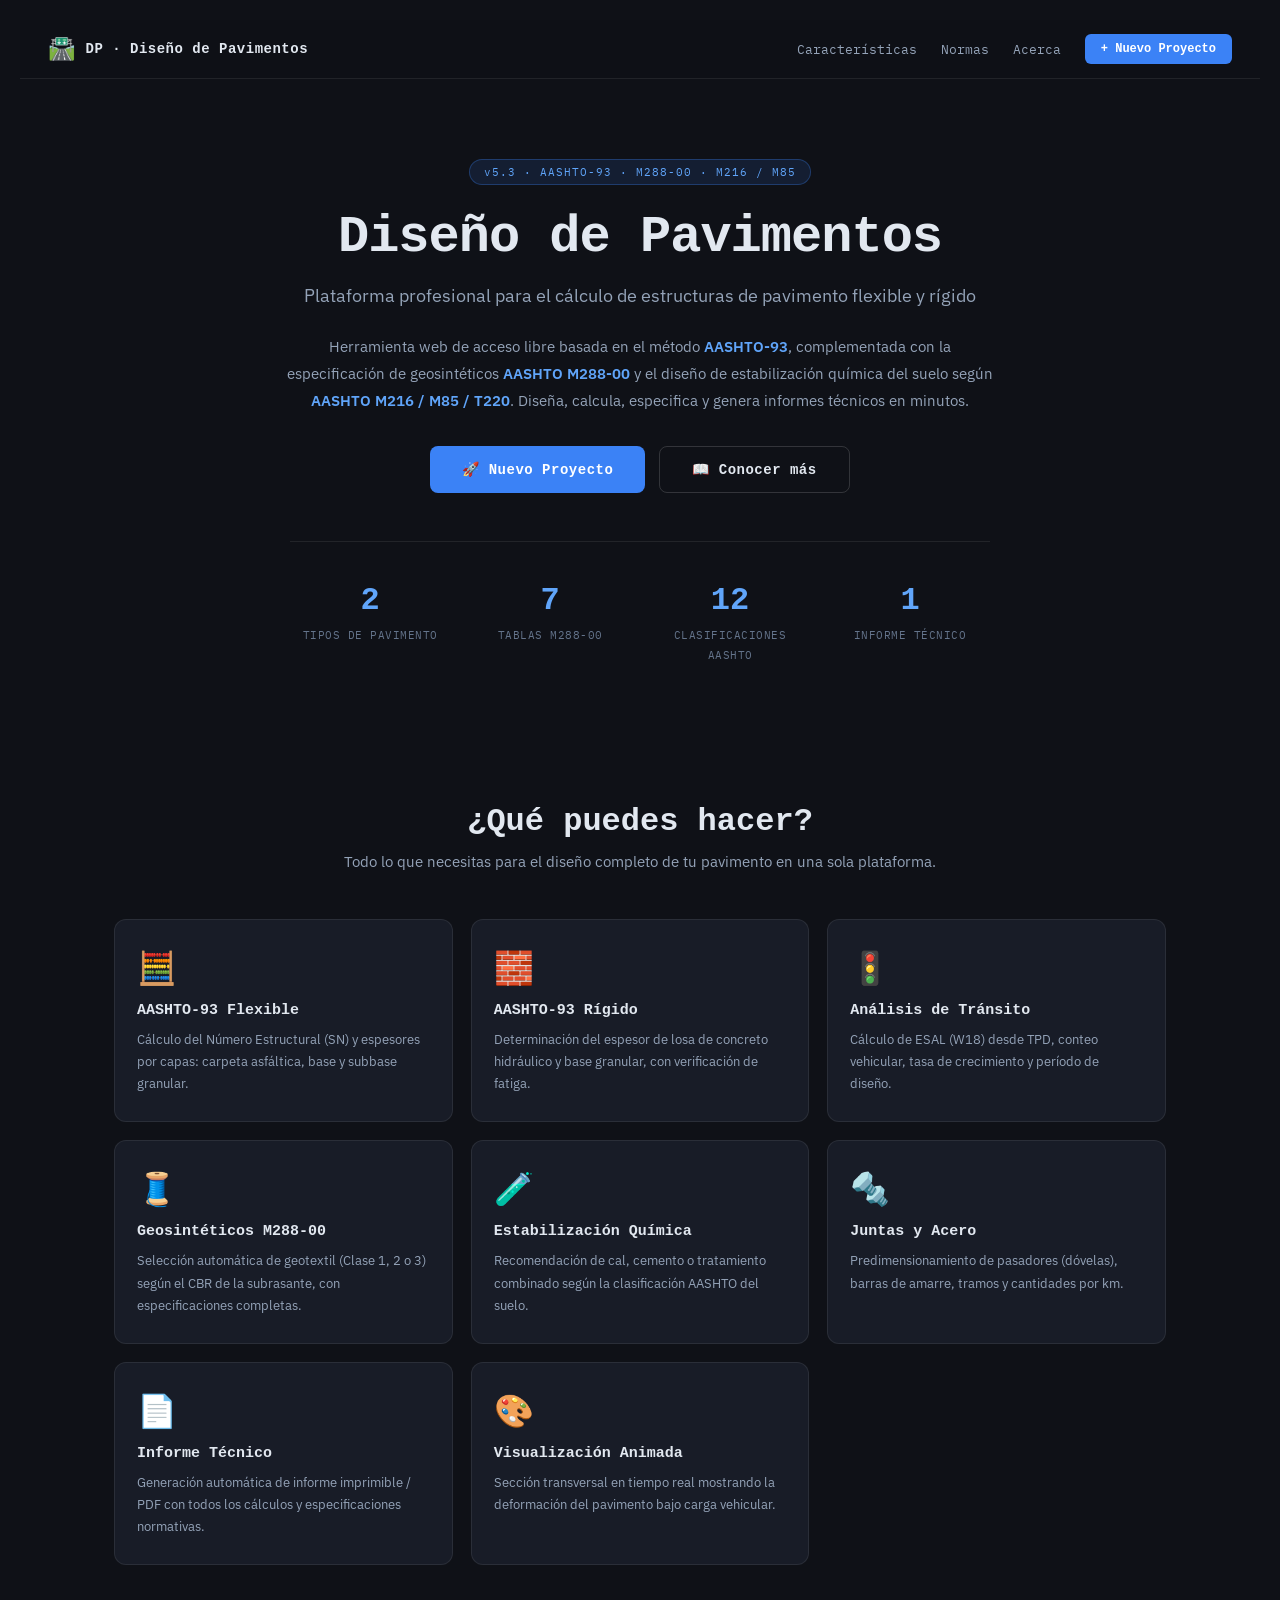
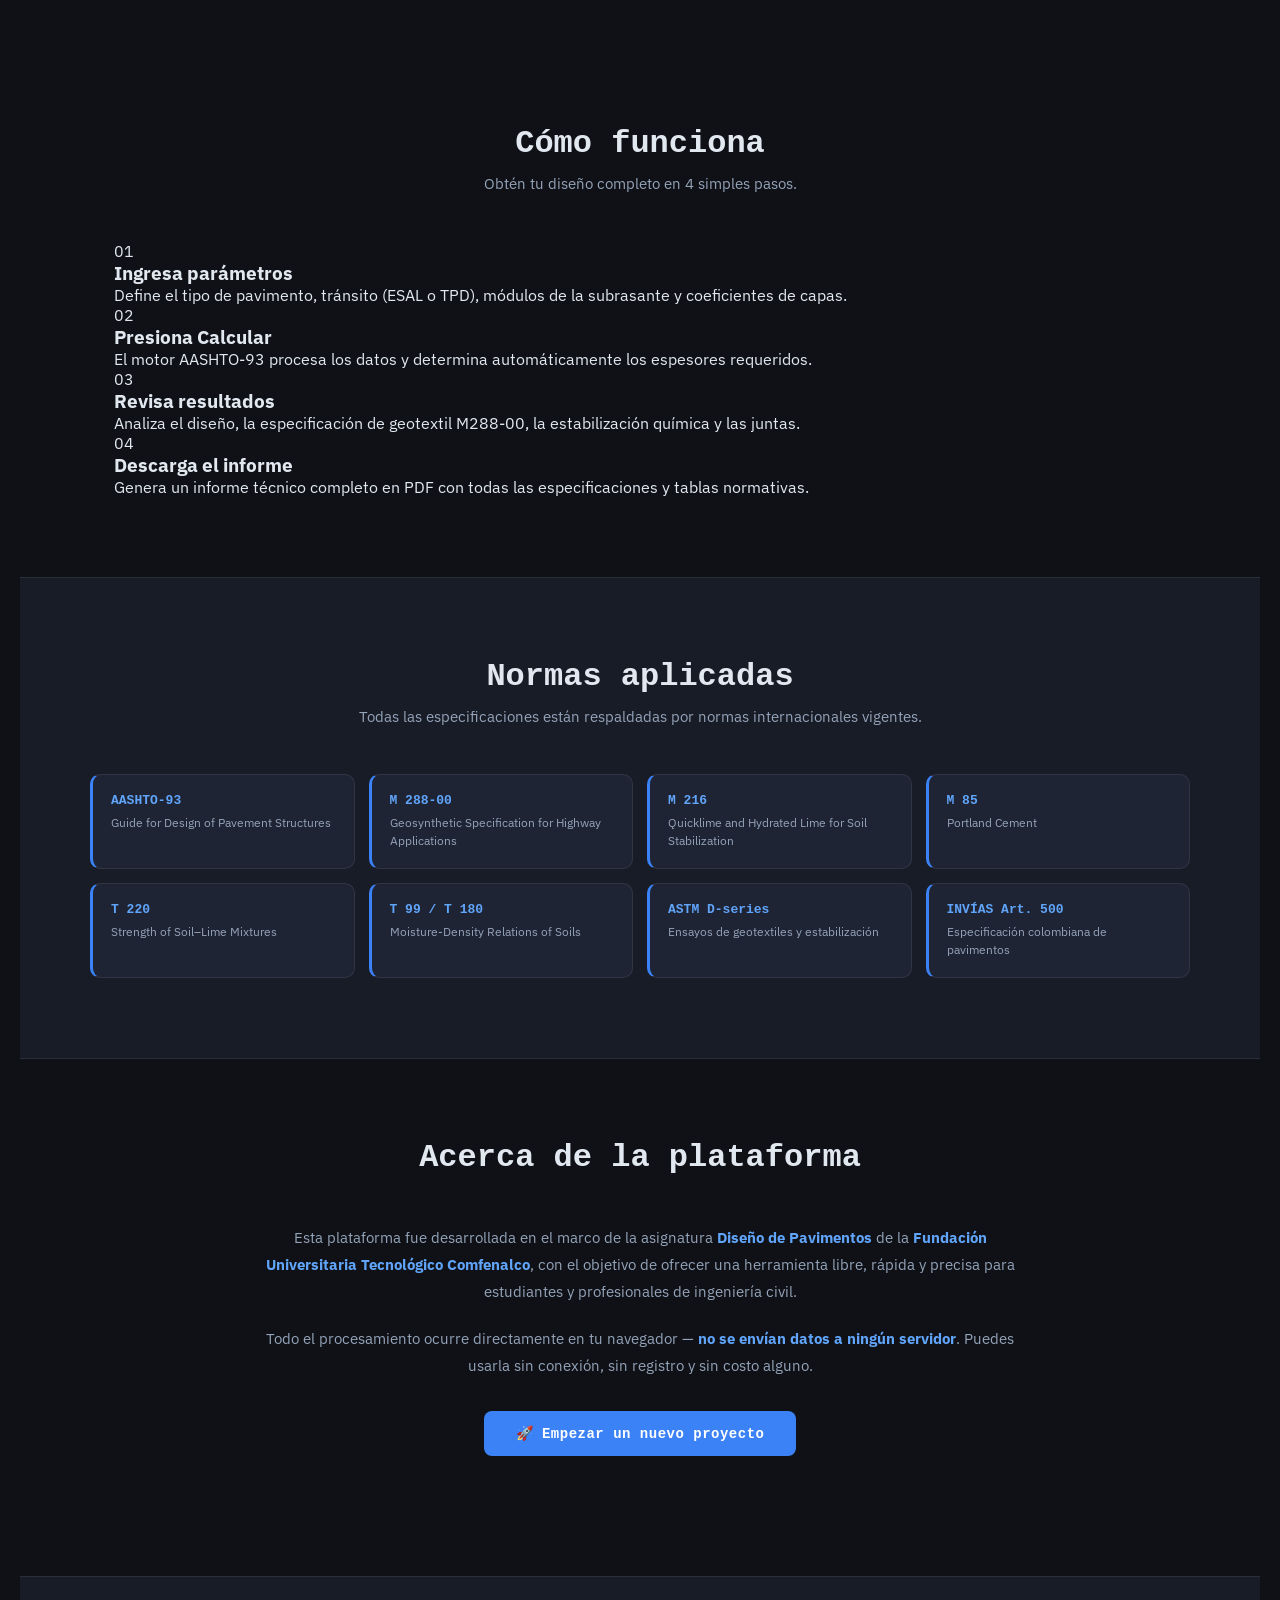
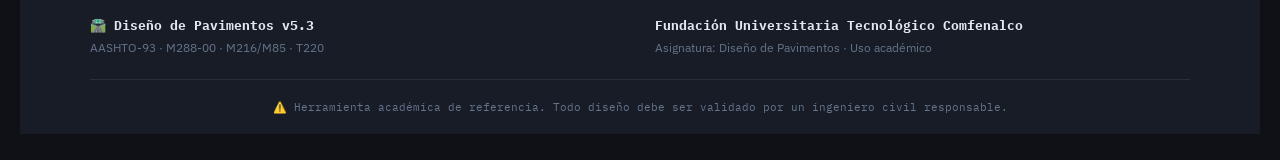
==== commit e46ba715: "Update index.html" ====
--- a/index.html
+++ b/index.html
@@ -100,6 +100,34 @@
       </div>
     </div>
   </section>
+    <section id="como-funciona" class="section">
+    <div class="section-header">
+      <h2>Cómo funciona</h2>
+      <p>Obtén tu diseño completo en 4 simples pasos.</p>
+    </div>
+    <div class="steps-grid">
+      <div class="step-card">
+        <div class="step-num">01</div>
+        <h3>Ingresa parámetros</h3>
+        <p>Define el tipo de pavimento, tránsito (ESAL o TPD), módulos de la subrasante y coeficientes de capas.</p>
+      </div>
+      <div class="step-card">
+        <div class="step-num">02</div>
+        <h3>Presiona Calcular</h3>
+        <p>El motor AASHTO-93 procesa los datos y determina automáticamente los espesores requeridos.</p>
+      </div>
+      <div class="step-card">
+        <div class="step-num">03</div>
+        <h3>Revisa resultados</h3>
+        <p>Analiza el diseño, la especificación de geotextil M288-00, la estabilización química y las juntas.</p>
+      </div>
+      <div class="step-card">
+        <div class="step-num">04</div>
+        <h3>Descarga el informe</h3>
+        <p>Genera un informe técnico completo en PDF con todas las especificaciones y tablas normativas.</p>
+      </div>
+    </div>
+  </section>
 
   <section id="normas" class="section section-alt">
     <div class="section-header">
--- a/estilos.css
+++ b/estilos.css
@@ -120,3 +120,87 @@
 .tab-m288.active{background:rgba(59,130,246,0.2);color:var(--accent2);border-color:var(--accent)}
 #jn-cv{display:block;width:100%;height:auto;border:1px solid var(--border);border-radius:8px;background:#0b1220}
 .jn-actions{display:flex;gap:8px;margin-bottom:10px;flex-wrap:wrap}
+/* ================= LANDING PAGE ================= */
+#landing{min-height:100vh;background:var(--bg);color:var(--text);padding:0}
+
+/* NAV */
+.nav{position:sticky;top:0;z-index:100;display:flex;align-items:center;justify-content:space-between;padding:14px 28px;background:rgba(15,17,23,0.92);backdrop-filter:blur(12px);border-bottom:1px solid var(--border)}
+.nav-logo{display:flex;align-items:center;gap:10px;text-decoration:none;color:var(--text);font-family:var(--mono);font-weight:600;font-size:14px;letter-spacing:.5px}
+.nav-logo .logo-icon{font-size:22px}
+.nav-links{display:flex;align-items:center;gap:24px}
+.nav-links a{color:var(--text2);text-decoration:none;font-size:13px;font-family:var(--mono);transition:color .2s}
+.nav-links a:hover{color:var(--accent2)}
+.nav-cta{font-family:var(--mono);font-size:12px;font-weight:600;padding:8px 16px;background:var(--accent);color:#fff;border:none;border-radius:6px;cursor:pointer;transition:background .2s}
+.nav-cta:hover{background:var(--accent2)}
+
+/* HERO */
+.hero{text-align:center;padding:80px 24px 60px;max-width:900px;margin:0 auto}
+.hero-badge{display:inline-block;font-family:var(--mono);font-size:11px;color:var(--accent2);background:rgba(59,130,246,0.12);border:1px solid rgba(59,130,246,0.3);padding:5px 14px;border-radius:20px;letter-spacing:1px;margin-bottom:24px}
+.hero h1{font-family:var(--mono);font-size:52px;font-weight:600;margin-bottom:16px;letter-spacing:-1px;line-height:1.1}
+.hero h2{font-size:18px;font-weight:400;color:var(--text2);margin-bottom:24px;line-height:1.5}
+.hero p{font-size:15px;color:var(--text2);line-height:1.8;max-width:720px;margin:0 auto 32px}
+.hero p strong{color:var(--accent2);font-weight:600}
+.hero-buttons{display:flex;gap:14px;justify-content:center;flex-wrap:wrap;margin-bottom:48px}
+.btn-primary{font-family:var(--mono);font-size:14px;font-weight:600;padding:14px 32px;background:var(--accent);color:#fff;border:none;border-radius:8px;cursor:pointer;transition:all .2s;letter-spacing:.5px}
+.btn-primary:hover{background:var(--accent2);transform:translateY(-2px);box-shadow:0 8px 24px rgba(59,130,246,0.35)}
+.btn-secondary{font-family:var(--mono);font-size:14px;font-weight:600;padding:14px 32px;background:transparent;color:var(--text);border:1px solid var(--border2);border-radius:8px;cursor:pointer;text-decoration:none;transition:all .2s;letter-spacing:.5px;display:inline-block}
+.btn-secondary:hover{border-color:var(--accent);color:var(--accent2)}
+.hero-stats{display:grid;grid-template-columns:repeat(auto-fit,minmax(120px,1fr));gap:20px;max-width:700px;margin:0 auto;padding-top:40px;border-top:1px solid var(--border)}
+.hero-stats>div{text-align:center}
+.hero-stats strong{display:block;font-family:var(--mono);font-size:32px;font-weight:600;color:var(--accent2);margin-bottom:4px}
+.hero-stats span{font-size:11px;color:var(--text3);font-family:var(--mono);text-transform:uppercase;letter-spacing:.5px}
+
+/* SECCIONES */
+.section{padding:80px 24px;max-width:1100px;margin:0 auto}
+.section-alt{background:var(--bg2);max-width:none;border-top:1px solid var(--border);border-bottom:1px solid var(--border)}
+.section-alt .section-header,.section-alt .normas-grid{max-width:1100px;margin-left:auto;margin-right:auto}
+.section-header{text-align:center;margin-bottom:48px}
+.section-header h2{font-family:var(--mono);font-size:32px;font-weight:600;margin-bottom:12px}
+.section-header p{font-size:15px;color:var(--text2);max-width:640px;margin:0 auto}
+
+/* FEATURES */
+.features-grid{display:grid;grid-template-columns:repeat(auto-fill,minmax(260px,1fr));gap:18px}
+.feature-card{background:var(--bg2);border:1px solid var(--border);border-radius:12px;padding:26px 22px;transition:all .25s}
+.feature-card:hover{border-color:var(--accent);transform:translateY(-4px);box-shadow:0 12px 32px rgba(0,0,0,0.3)}
+.feature-icon{font-size:32px;margin-bottom:14px}
+.feature-card h3{font-family:var(--mono);font-size:15px;font-weight:600;margin-bottom:10px;color:var(--text)}
+.feature-card p{font-size:13px;color:var(--text2);line-height:1.7}
+
+/* NORMAS */
+.normas-grid{display:grid;grid-template-columns:repeat(auto-fill,minmax(220px,1fr));gap:14px}
+.norma-card{background:var(--bg3);border:1px solid var(--border);border-radius:10px;padding:18px;border-left:3px solid var(--accent)}
+.norma-code{font-family:var(--mono);font-size:13px;font-weight:600;color:var(--accent2);margin-bottom:6px}
+.norma-desc{font-size:12px;color:var(--text2);line-height:1.5}
+
+/* ABOUT */
+.about-content{max-width:760px;margin:0 auto;text-align:center}
+.about-content p{font-size:15px;color:var(--text2);line-height:1.8;margin-bottom:20px}
+.about-content strong{color:var(--accent2)}
+.about-actions{margin-top:32px}
+
+/* FOOTER */
+.footer{background:var(--bg2);border-top:1px solid var(--border);padding:40px 24px 20px;margin-top:40px}
+.footer-content{display:grid;grid-template-columns:1fr 1fr;gap:30px;max-width:1100px;margin:0 auto 24px}
+.footer-content strong{font-family:var(--mono);font-size:13px;color:var(--text);display:block;margin-bottom:6px}
+.footer-content p{font-size:12px;color:var(--text3)}
+.footer-bottom{max-width:1100px;margin:0 auto;padding-top:20px;border-top:1px solid var(--border);text-align:center;font-size:11px;color:var(--text3);font-family:var(--mono)}
+
+/* CALC TOPBAR */
+#calculadora{background:var(--bg);min-height:100vh;padding:20px}
+.calc-topbar{max-width:1100px;margin:0 auto 16px;display:flex;align-items:center;justify-content:space-between;padding:12px 18px;background:var(--bg2);border:1px solid var(--border);border-radius:10px}
+.calc-back,.calc-new{font-family:var(--mono);font-size:12px;font-weight:600;padding:8px 16px;background:var(--bg3);color:var(--text2);border:1px solid var(--border2);border-radius:6px;cursor:pointer;transition:all .2s}
+.calc-back:hover,.calc-new:hover{color:var(--accent2);border-color:var(--accent)}
+.calc-title{font-family:var(--mono);font-size:13px;font-weight:600;color:var(--accent2);letter-spacing:.5px}
+
+/* MOBILE */
+@media(max-width:720px){
+  .nav{padding:12px 16px}
+  .nav-links a{display:none}
+  .hero{padding:50px 20px 40px}
+  .hero h1{font-size:34px}
+  .hero h2{font-size:15px}
+  .hero p{font-size:14px}
+  .section{padding:60px 20px}
+  .section-header h2{font-size:24px}
+  .footer-content{grid-template-columns:1fr}
+}
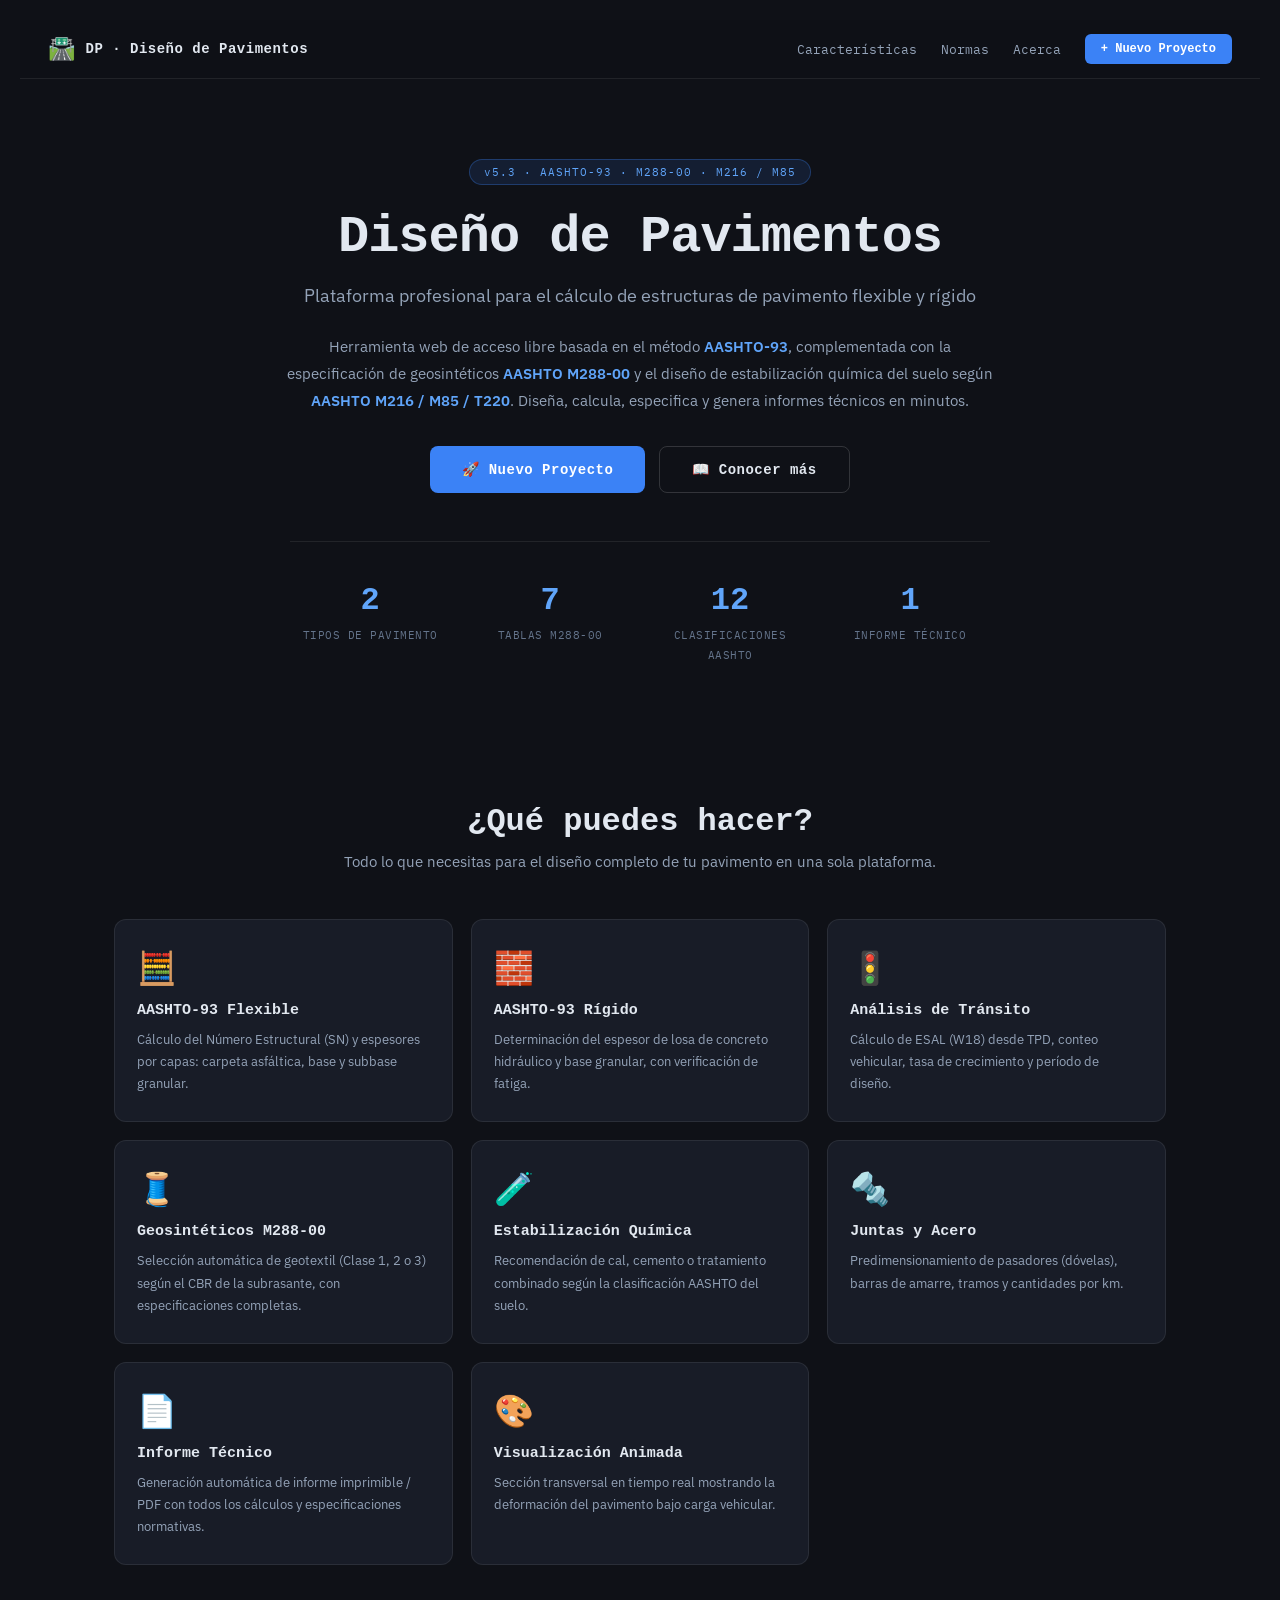
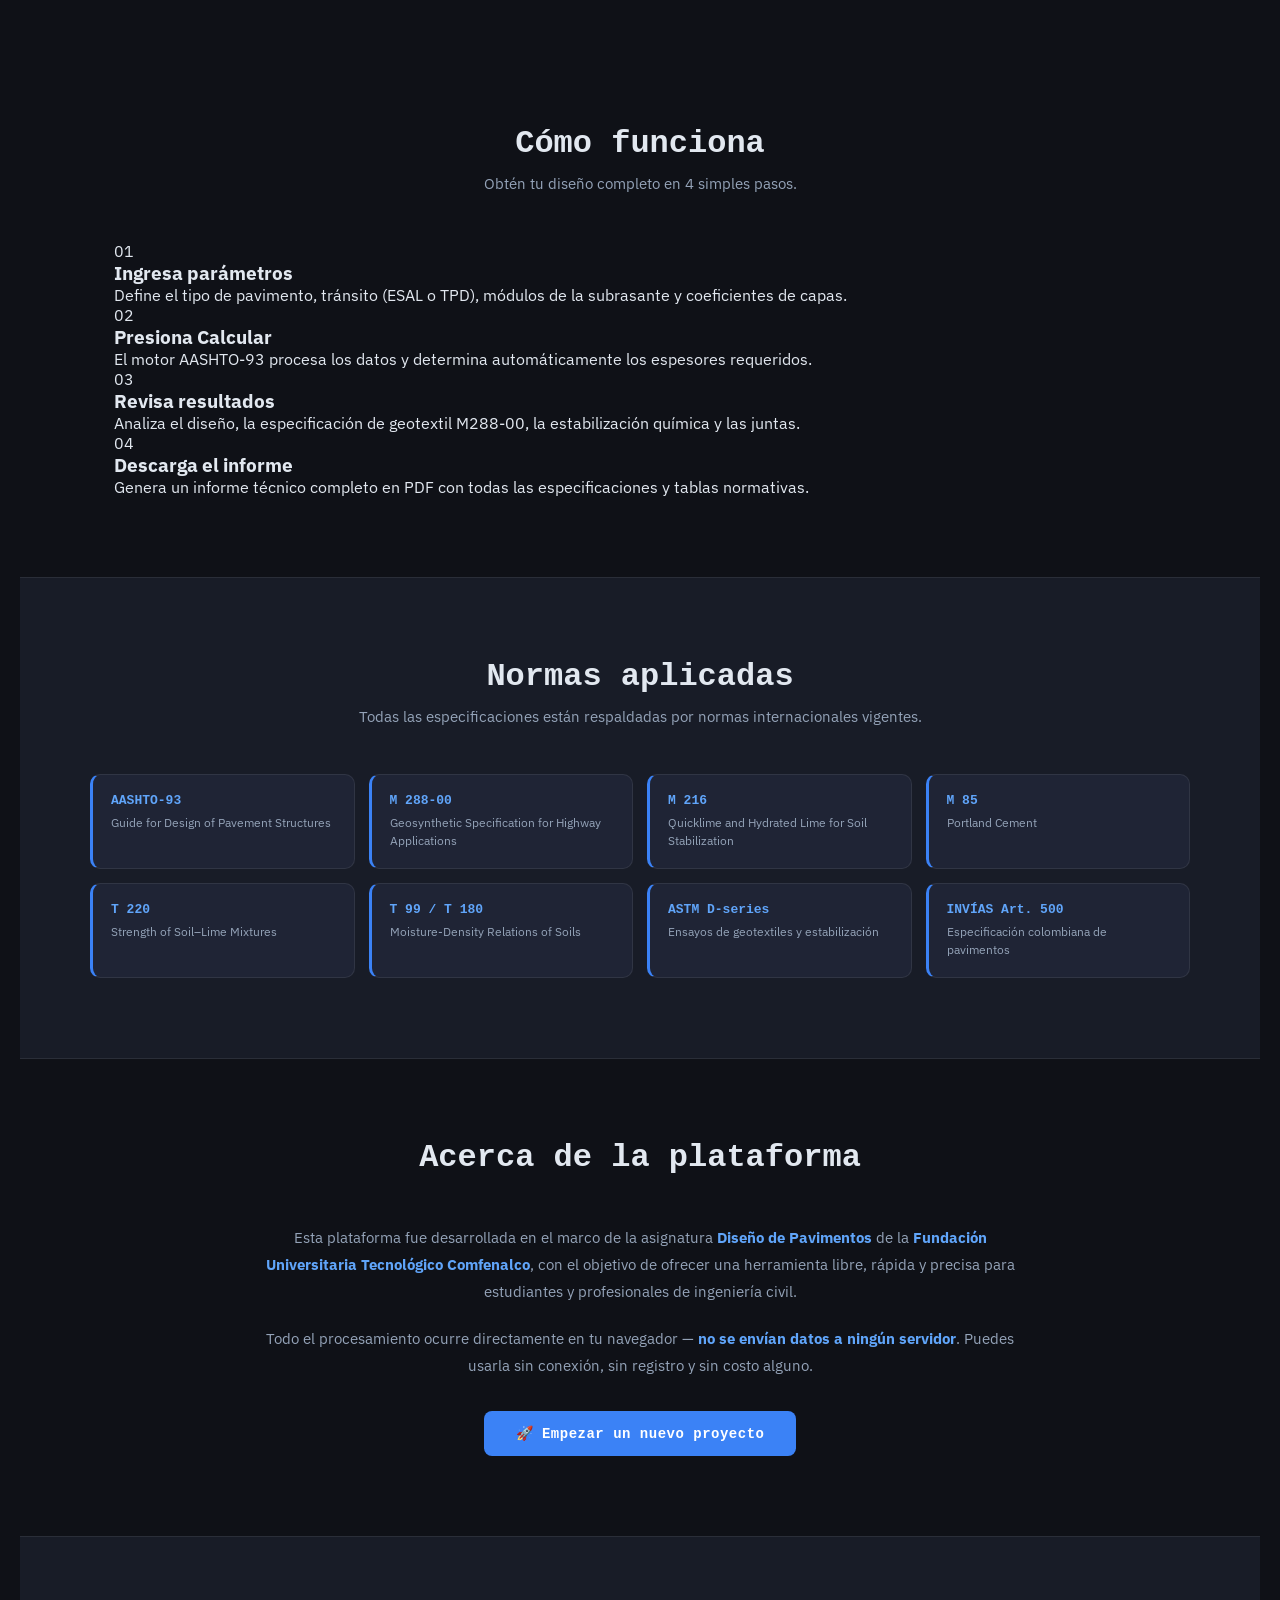
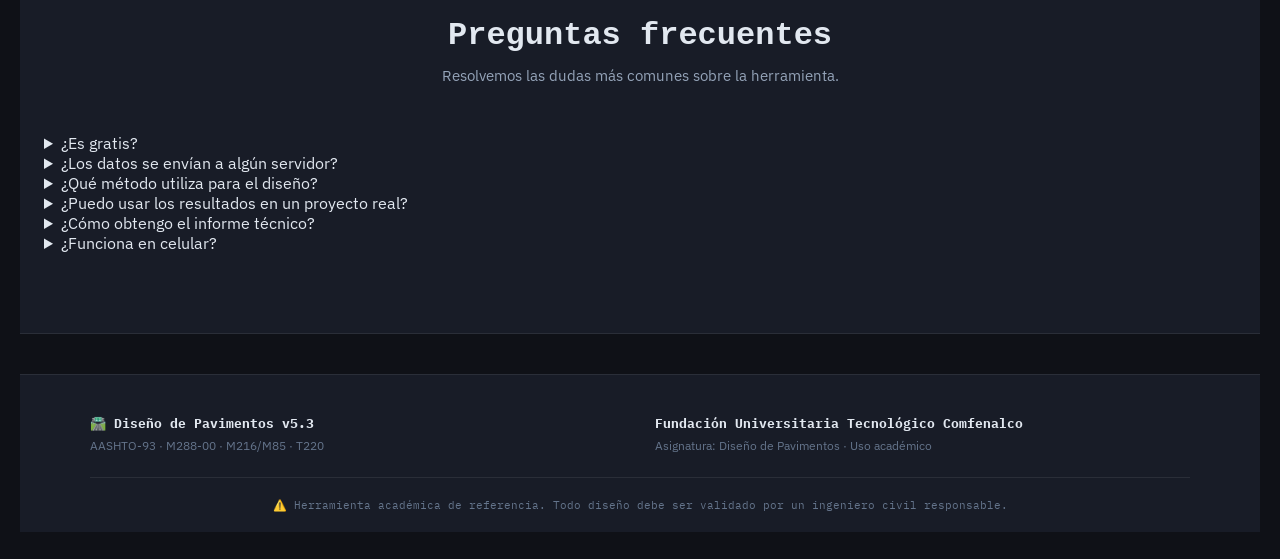
==== commit 11cd9fa1: "Update index.html" ====
--- a/index.html
+++ b/index.html
@@ -165,6 +165,38 @@
       </div>
     </div>
   </section>
+    <section class="section section-alt">
+    <div class="section-header">
+      <h2>Preguntas frecuentes</h2>
+      <p>Resolvemos las dudas más comunes sobre la herramienta.</p>
+    </div>
+    <div class="faq-grid">
+      <details class="faq-item">
+        <summary>¿Es gratis?</summary>
+        <p>Sí. La plataforma es de acceso libre y gratuito. No requiere registro, no tiene publicidad y no almacena datos personales.</p>
+      </details>
+      <details class="faq-item">
+        <summary>¿Los datos se envían a algún servidor?</summary>
+        <p>No. Todo el procesamiento se realiza directamente en tu navegador. Tus datos nunca salen de tu computadora.</p>
+      </details>
+      <details class="faq-item">
+        <summary>¿Qué método utiliza para el diseño?</summary>
+        <p>El método AASHTO-93 (Guide for Design of Pavement Structures, 1993) para pavimentos flexibles y rígidos, complementado con AASHTO M288-00, M216 y M85.</p>
+      </details>
+      <details class="faq-item">
+        <summary>¿Puedo usar los resultados en un proyecto real?</summary>
+        <p>La herramienta es de referencia académica. Todo diseño debe ser verificado y validado por un ingeniero civil responsable antes de su aplicación en obra.</p>
+      </details>
+      <details class="faq-item">
+        <summary>¿Cómo obtengo el informe técnico?</summary>
+        <p>Después de calcular, pulsa el botón <strong>📄 Informe Técnico</strong>. Se abre en una nueva pestaña y puedes imprimirlo o guardarlo como PDF.</p>
+      </details>
+      <details class="faq-item">
+        <summary>¿Funciona en celular?</summary>
+        <p>Sí, la plataforma es completamente responsive y funciona en computadoras, tablets y smartphones modernos.</p>
+      </details>
+    </div>
+  </section>
 
   <footer class="footer">
     <div class="footer-content">
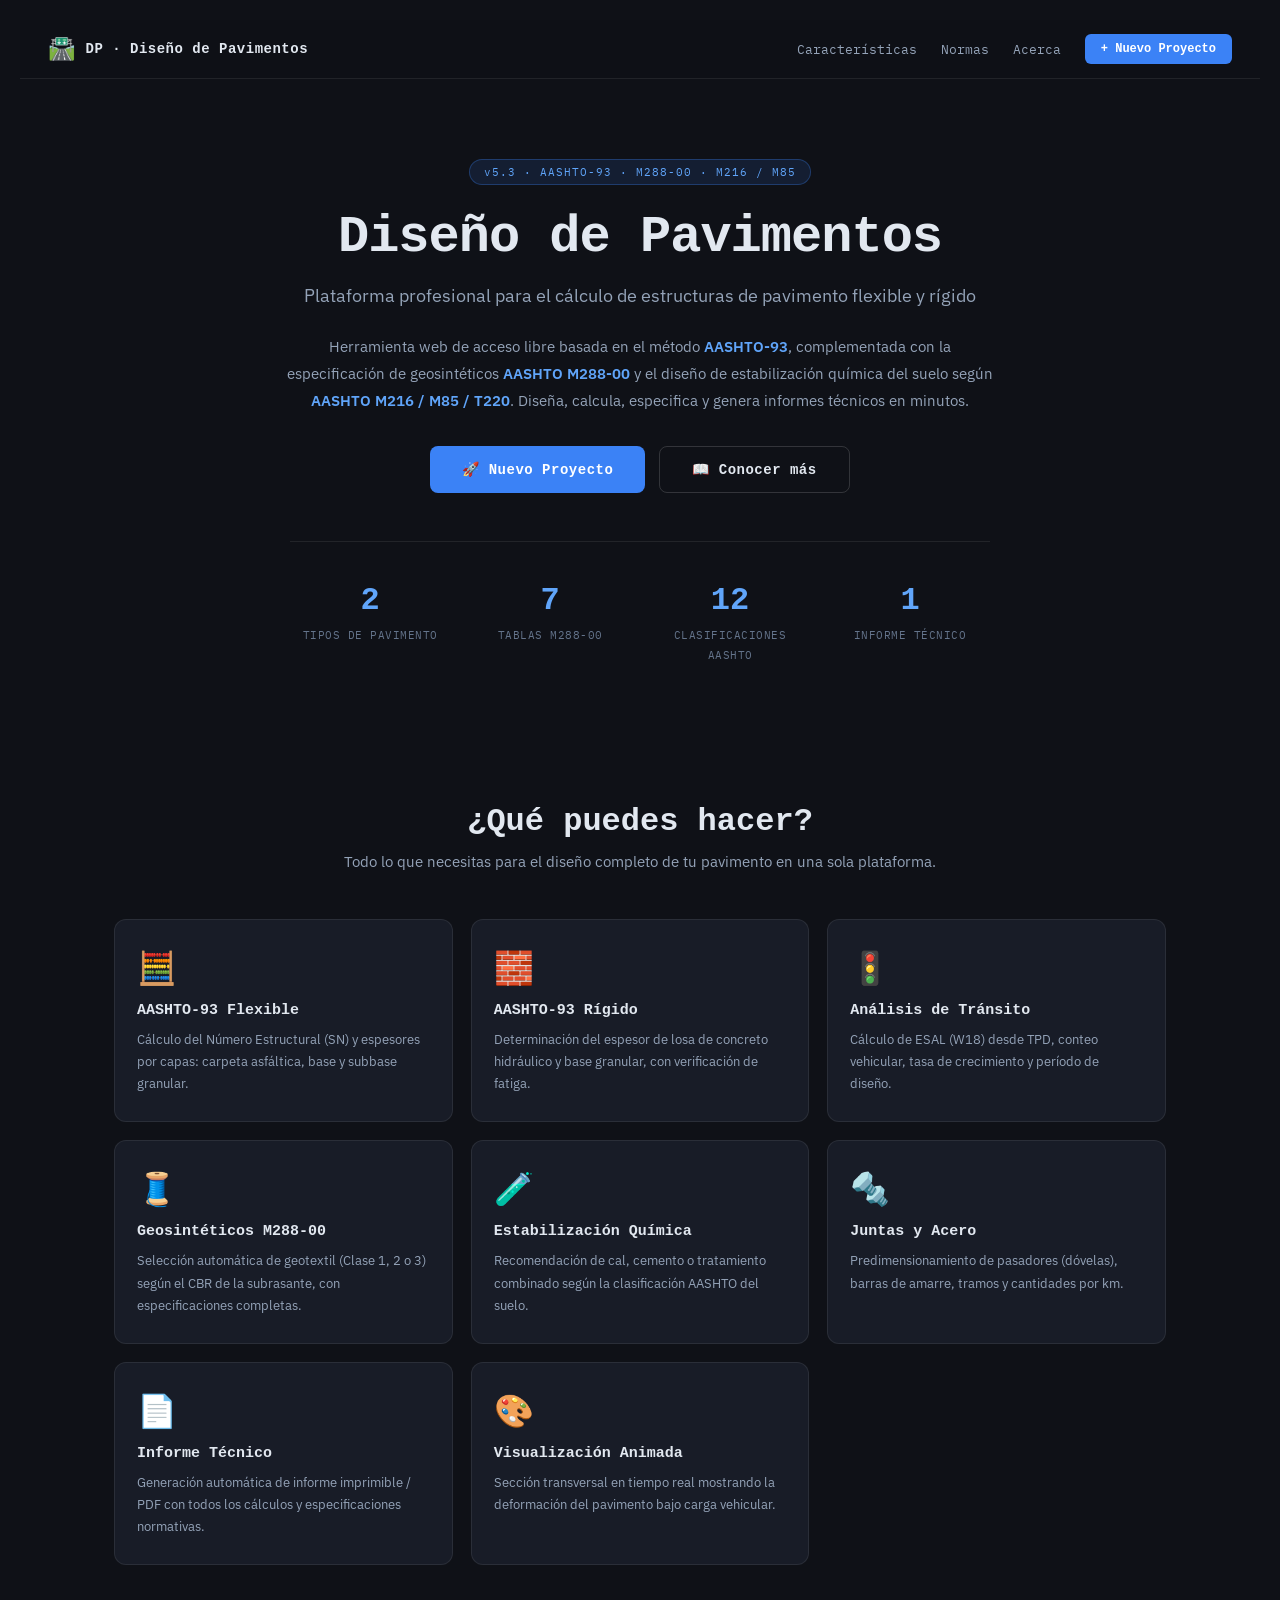
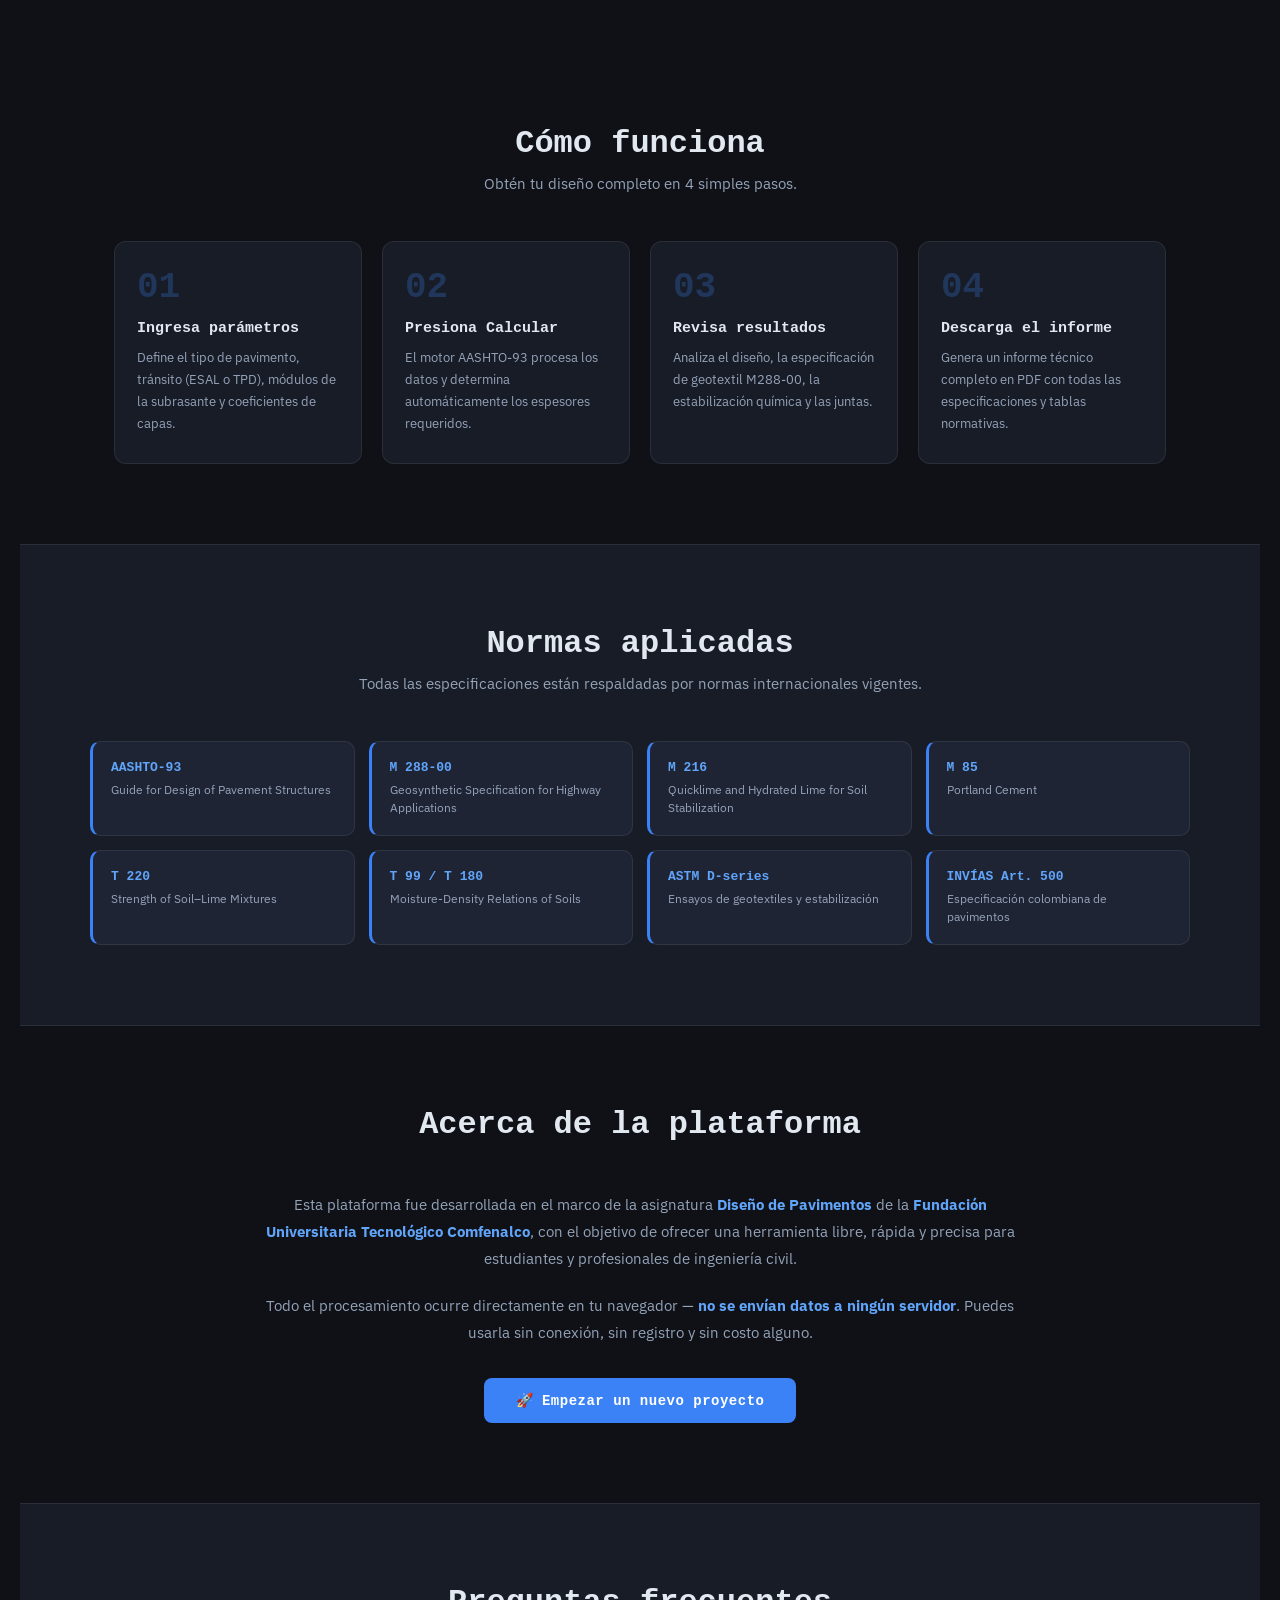
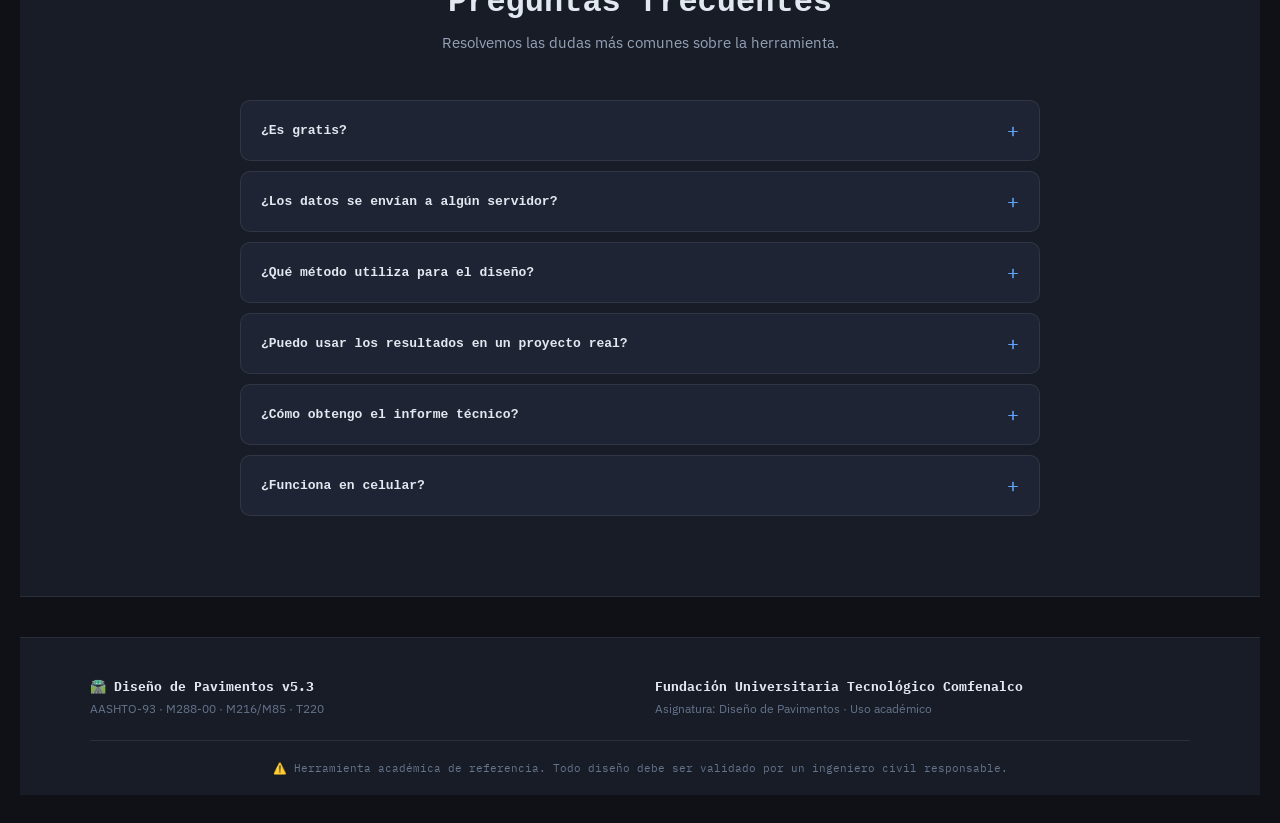
==== commit 112ff396: "Update index.html" ====
--- a/index.html
+++ b/index.html
@@ -10,6 +10,7 @@
 <meta property="og:title" content="Diseño de Pavimentos AASHTO-93 — Plataforma Online">
 <meta property="og:description" content="Calcula pavimentos flexibles y rígidos con AASHTO-93, geotextiles M288-00 y estabilización química.">
 <meta property="og:type" content="website">
+<link rel="icon" href="data:image/svg+xml,<svg xmlns=%22http://www.w3.org/2000/svg%22 viewBox=%220 0 100 100%22><text y=%22.9em%22 font-size=%2290%22>🛣️</text></svg>">
 <link rel="stylesheet" href="estilos.css">
 </head>
 <body>
--- a/estilos.css
+++ b/estilos.css
@@ -204,3 +204,26 @@
   .section-header h2{font-size:24px}
   .footer-content{grid-template-columns:1fr}
 }
+/* ================= STEPS ================= */
+.steps-grid{display:grid;grid-template-columns:repeat(auto-fill,minmax(220px,1fr));gap:20px}
+.step-card{position:relative;background:var(--bg2);border:1px solid var(--border);border-radius:12px;padding:28px 22px;transition:all .25s}
+.step-card:hover{border-color:var(--accent);transform:translateY(-4px);box-shadow:0 12px 32px rgba(0,0,0,0.3)}
+.step-num{font-family:var(--mono);font-size:36px;font-weight:600;color:rgba(59,130,246,0.25);line-height:1;margin-bottom:14px}
+.step-card h3{font-family:var(--mono);font-size:15px;font-weight:600;margin-bottom:10px;color:var(--text)}
+.step-card p{font-size:13px;color:var(--text2);line-height:1.7}
+
+/* ================= FAQ ================= */
+.faq-grid{max-width:800px;margin:0 auto;display:flex;flex-direction:column;gap:10px}
+.faq-item{background:var(--bg3);border:1px solid var(--border);border-radius:10px;padding:0;transition:all .2s}
+.faq-item:hover{border-color:var(--border2)}
+.faq-item[open]{border-color:var(--accent);background:rgba(59,130,246,0.05)}
+.faq-item summary{padding:16px 20px;cursor:pointer;font-family:var(--mono);font-size:13px;font-weight:600;color:var(--text);list-style:none;display:flex;align-items:center;justify-content:space-between;transition:color .2s}
+.faq-item summary::-webkit-details-marker{display:none}
+.faq-item summary::after{content:'+';font-size:20px;color:var(--accent2);font-weight:400;transition:transform .2s}
+.faq-item[open] summary::after{transform:rotate(45deg);content:'+';color:var(--accent)}
+.faq-item summary:hover{color:var(--accent2)}
+.faq-item p{padding:0 20px 18px;font-size:13px;color:var(--text2);line-height:1.7;border-top:1px solid var(--border);padding-top:14px;margin-top:0}
+
+/* ================= ANIMACIONES ================= */
+@keyframes fadeUp{from{opacity:0;transform:translateY(24px)}to{opacity:1;transform:translateY(0)}}
+.animate-in{animation:fadeUp .6s ease forwards;opacity:0}
